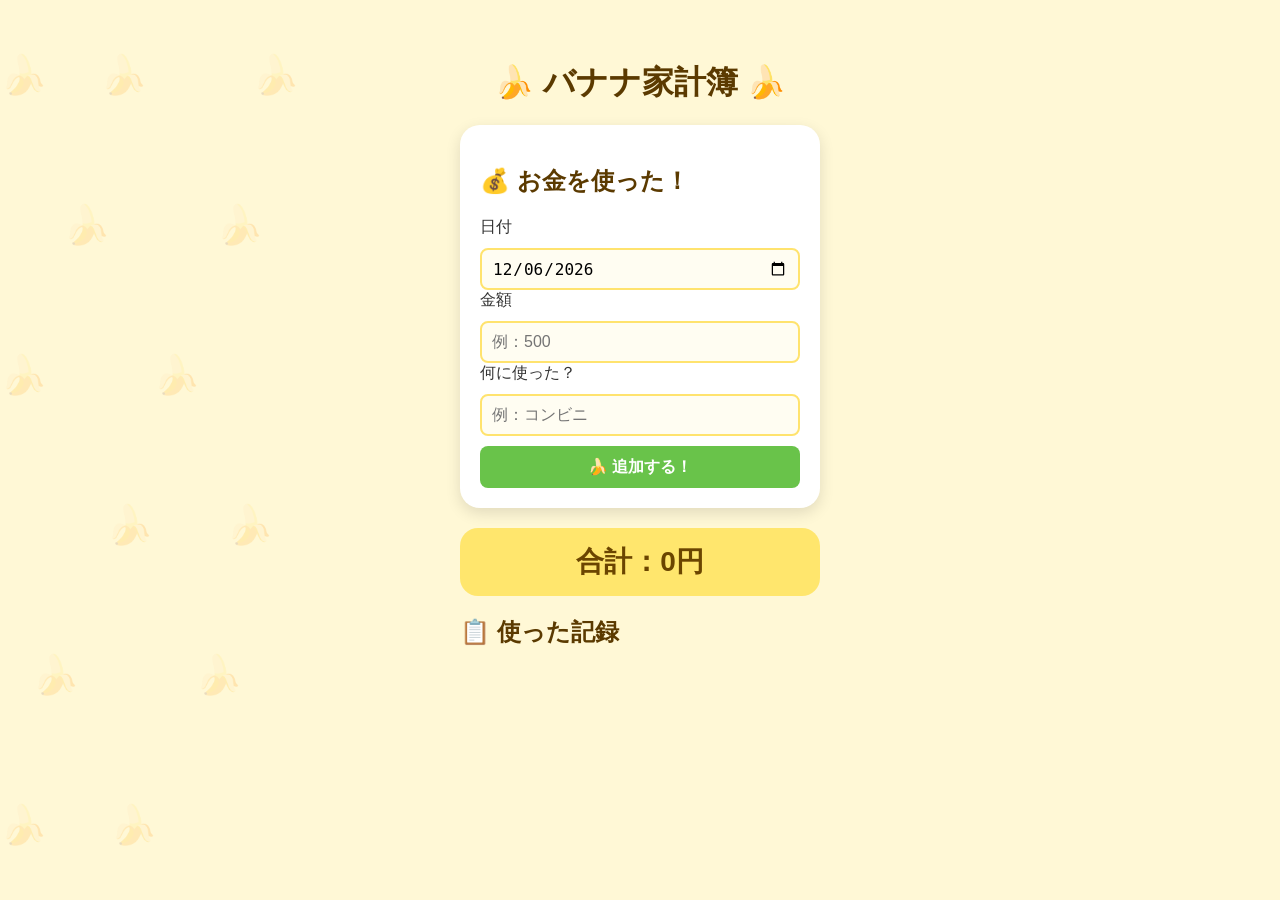
==== index.html @ b390cb29 "Update index.html" ====
<!DOCTYPE html>
<html lang="ja">
<head>
<meta charset="UTF-8">
<meta name="viewport" content="width=device-width, initial-scale=1.0">

<title>🍌 バナナ家計簿</title>

<style>

/* =========================
   全体
========================= */

* {
    box-sizing: border-box;
}

body {
    font-family: sans-serif;
    background: #fff8d6;
    margin: 0;
    color: #333;
    overflow-x: hidden;
}


/* =========================
   バナナ背景
========================= */

body::before {
    content:
        "🍌     🍌          🍌"
        "\A"
        "      🍌          🍌"
        "\A"
        "🍌          🍌"
        "\A"
        "          🍌       🍌"
        "\A"
        "   🍌           🍌"
        "\A"
        "🍌      🍌"
        "\A"
        "        🍌          🍌";

    white-space: pre;
    position: fixed;
    top: 0;
    left: 0;

    width: 100%;
    height: 100%;

    font-size: 38px;
    line-height: 150px;

    opacity: 0.18;

    pointer-events: none;
    z-index: -1;
}


/* =========================
   全体コンテナ
========================= */

.container {
    max-width: 400px;
    margin: 20px auto;
    padding: 20px;
}


/* =========================
   タイトル
========================= */

h1 {
    text-align: center;
    color: #5b3a00;
    font-size: 32px;
    margin-bottom: 20px;
}


/* =========================
   入力カード
========================= */

.card {
    background: white;
    padding: 20px;
    border-radius: 20px;
    box-shadow: 0 5px 15px rgba(0,0,0,0.12);
}


/* =========================
   入力欄
========================= */

input,
select,
button {
    width: 100%;
    height: 42px;

    padding: 10px;
    margin-top: 10px;

    box-sizing: border-box;

    font-size: 16px;

    border: 1px solid #ccc;
    border-radius: 8px;
}


/* 日付 */

input[type="date"] {
    width: 100% !important;
    min-width: 0;
    max-width: 100%;
    height: 42px;

    padding: 10px;

    box-sizing: border-box;
    display: block;
}


/* 入力欄の色 */

input,
select {
    border: 2px solid #ffe36e;
    background: #fffdf2;
}


/* =========================
   ボタン
========================= */

button {
    background: #69c34a;
    color: white;

    border: none;

    font-weight: bold;
    cursor: pointer;

    transition: 0.2s;
}

button:hover {
    background: #55ad38;
}

button:active {
    transform: scale(0.97);
}


/* =========================
   合計金額
========================= */

#total {
    text-align: center;

    font-size: 28px;
    font-weight: bold;

    color: #6b4500;

    background: #ffe66d;

    padding: 15px;

    border-radius: 18px;

    margin-top: 20px;
}


/* =========================
   記録一覧
========================= */

ul {
    list-style: none;
    padding: 0;
}

li {
    background: white;

    margin-top: 10px;
    padding: 15px;

    border-radius: 15px;

    box-shadow:
        0 3px 8px rgba(0,0,0,0.1);
}


/* 見出し */

h2 {
    color: #5b3a00;
}


/* =========================
   降ってくるバナナ
========================= */

.falling-banana {
    position: fixed;

    top: -60px;

    pointer-events: none;

    z-index: 9999;

    user-select: none;

    animation-name: bananaFall;
    animation-timing-function: linear;
    animation-fill-mode: forwards;
}


/* バナナが落ちる */

@keyframes bananaFall {

    0% {
        transform:
            translateY(0)
            rotate(0deg);
    }

    100% {
        transform:
            translateY(110vh)
            rotate(720deg);
    }
}


/* =========================
   スマホ調整
========================= */

@media (max-width: 420px) {

    .container {
        margin: 10px auto;
        padding: 15px;
    }

    h1 {
        font-size: 28px;
    }

}


/* =========================
   大成功時の演出
========================= */

.success-message {
    position: fixed;

    top: 45%;
    left: 50%;

    transform: translate(-50%, -50%);

    background: #ffe66d;

    color: #5b3a00;

    padding: 15px 25px;

    border-radius: 20px;

    font-size: 24px;
    font-weight: bold;

    z-index: 10000;

    animation: successPop 1.2s ease forwards;

    pointer-events: none;
}


@keyframes successPop {

    0% {
        opacity: 0;
        transform:
            translate(-50%, -50%)
            scale(0.5);
    }

    30% {
        opacity: 1;
        transform:
            translate(-50%, -50%)
            scale(1.2);
    }

    70% {
        opacity: 1;
        transform:
            translate(-50%, -50%)
            scale(1);
    }

    100% {
        opacity: 0;
        transform:
            translate(-50%, -50%)
            scale(1.1);
    }
}

</style>
</head>


<body>


<div class="container">

    <h1>🍌 バナナ家計簿 🍌</h1>


    <!-- 入力カード -->

    <div class="card">

        <h2>💰 お金を使った！</h2>


        <!-- 日付 -->

        <label>
            日付
        </label>

        <input
            type="date"
            id="date"
        >


        <!-- 金額 -->

        <label>
            金額
        </label>

        <input
            type="number"
            id="amount"
            placeholder="例：500"
        >


        <!-- 内容 -->

        <label>
            何に使った？
        </label>

        <input
            type="text"
            id="item"
            placeholder="例：コンビニ"
        >


        <!-- 追加 -->

        <button onclick="addExpense()">
            🍌 追加する！
        </button>

    </div>


    <!-- 合計 -->

    <div id="total">
        合計：0円
    </div>


    <!-- 記録 -->

    <h2>📋 使った記録</h2>

    <ul id="expenseList"></ul>

</div>



<script>

/* =========================
   今日の日付をセット
========================= */

const dateInput = document.getElementById("date");

const today = new Date();

const yyyy = today.getFullYear();

const mm = String(today.getMonth() + 1).padStart(2, "0");

const dd = String(today.getDate()).padStart(2, "0");

dateInput.value = `${yyyy}-${mm}-${dd}`;


/* =========================
   データ
========================= */

let expenses = [];

let total = 0;


/* =========================
   支出を追加
========================= */

function addExpense() {

    const date =
        document.getElementById("date").value;

    const amount =
        Number(document.getElementById("amount").value);

    const item =
        document.getElementById("item").value;


    /* 入力チェック */

    if (!date) {

        alert("日付を入れてね🍌");

        return;
    }


    if (!amount || amount <= 0) {

        alert("金額を入れてね🍌");

        return;
    }


    if (!item.trim()) {

        alert("何に使ったか入れてね🍌");

        return;
    }


    /* データ追加 */

    expenses.push({
        date: date,
        amount: amount,
        item: item
    });


    /* 合計 */

    total += amount;


    /* 表示更新 */

    updateDisplay();


    /* 入力欄をクリア */

    document.getElementById("amount").value = "";

    document.getElementById("item").value = "";


    /* 🍌 バナナを降らせる */

    bananaRain();


    /* メッセージ */

    showSuccess();

}


/* =========================
   表示更新
========================= */

function updateDisplay() {

    const list =
        document.getElementById("expenseList");


    list.innerHTML = "";


    /* 合計 */

    document.getElementById("total").textContent =
        "合計：" + total.toLocaleString() + "円";


    /* 記録 */

    expenses
        .slice()
        .reverse()
        .forEach(function(expense) {

            const li =
                document.createElement("li");


            li.innerHTML = `
                <strong>${expense.item}</strong><br>
                📅 ${expense.date}<br>
                💰 ${expense.amount.toLocaleString()}円
            `;


            list.appendChild(li);

        });

}


/* =========================
   🍌 バナナ大量発生
========================= */

function bananaRain() {

    const bananaCount = 25;


    for (let i = 0; i < bananaCount; i++) {

        const banana =
            document.createElement("div");


        banana.className =
            "falling-banana";


        banana.textContent = "🍌";


        /* ランダムな位置 */

        banana.style.left =
            Math.random() * 100 + "vw";


        /* ランダムな大きさ */

        banana.style.fontSize =
            (25 + Math.random() * 30) + "px";


        /* ランダムな速度 */

        banana.style.animationDuration =
            (1.5 + Math.random() * 2) + "s";


        /* 落ち始めるタイミング */

        banana.style.animationDelay =
            Math.random() * 0.5 + "s";


        document.body.appendChild(banana);


        /* 終わったら削除 */

        setTimeout(function() {

            banana.remove();

        }, 4000);

    }

}


/* =========================
   🎉 成功メッセージ
========================= */

function showSuccess() {

    const message =
        document.createElement("div");


    message.className =
        "success-message";


    message.textContent =
        "🍌 追加したよ！ 🍌";


    document.body.appendChild(message);


    setTimeout(function() {

        message.remove();

    }, 1200);

}

</script>


</body>
</html>
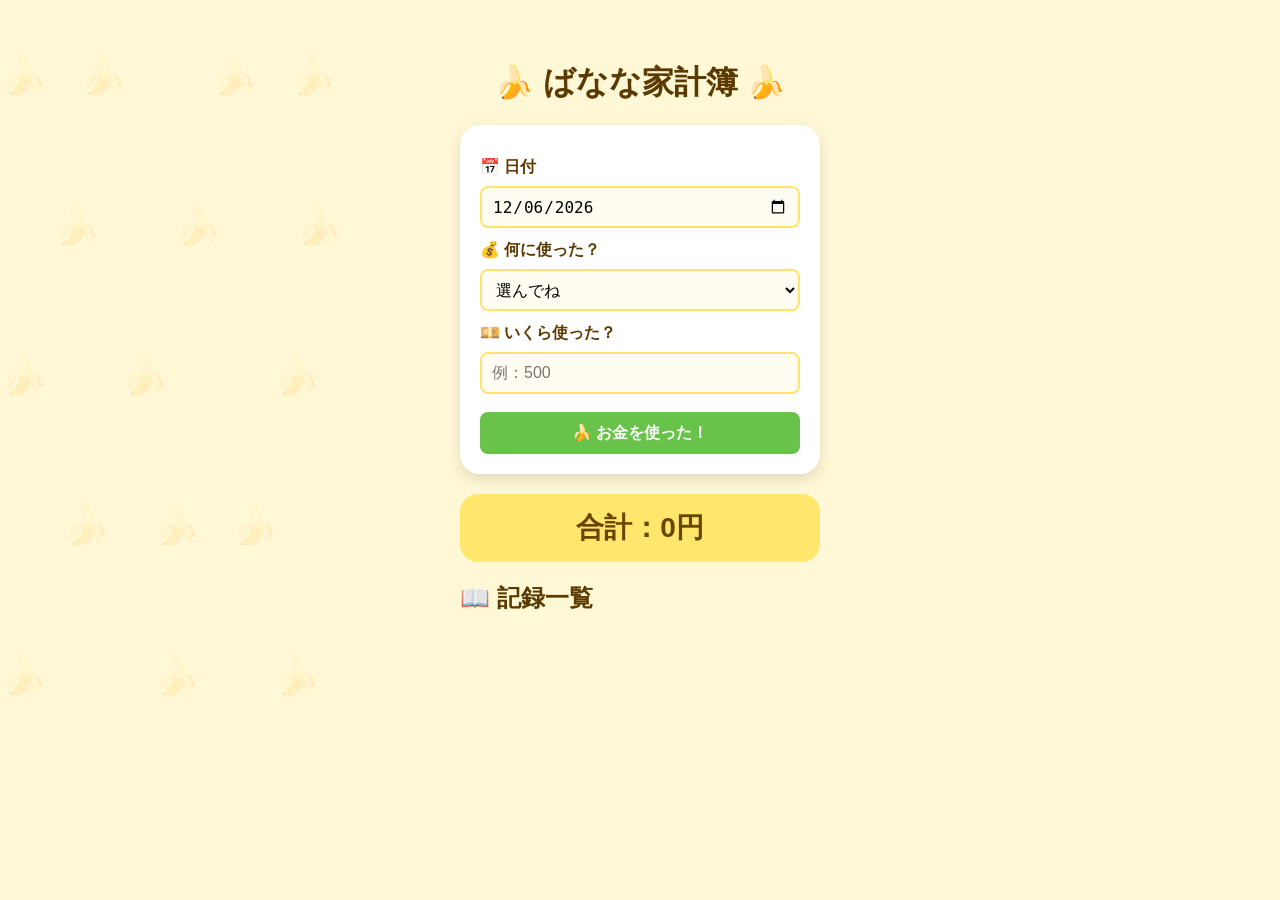
==== commit 40b90296: "Update title and improve CSS formatting" ====
--- a/index.html
+++ b/index.html
@@ -4,339 +4,200 @@
 <meta charset="UTF-8">
 <meta name="viewport" content="width=device-width, initial-scale=1.0">
 
-<title>🍌 バナナ家計簿</title>
+<title>ばなな家計簿 🍌</title>
 
 <style>
 
-/* =========================
-   全体
-========================= */
-
-* {
-    box-sizing: border-box;
-}
-
-body {
-    font-family: sans-serif;
-    background: #fff8d6;
-    margin: 0;
-    color: #333;
-    overflow-x: hidden;
-}
-
-
-/* =========================
-   バナナ背景
-========================= */
-
-body::before {
-    content:
-        "🍌     🍌          🍌"
-        "\A"
-        "      🍌          🍌"
-        "\A"
-        "🍌          🍌"
-        "\A"
-        "          🍌       🍌"
-        "\A"
-        "   🍌           🍌"
-        "\A"
-        "🍌      🍌"
-        "\A"
-        "        🍌          🍌";
-
-    white-space: pre;
-    position: fixed;
-    top: 0;
-    left: 0;
-
-    width: 100%;
-    height: 100%;
-
-    font-size: 38px;
-    line-height: 150px;
-
-    opacity: 0.18;
-
-    pointer-events: none;
-    z-index: -1;
-}
-
-
-/* =========================
-   全体コンテナ
-========================= */
-
-.container {
-    max-width: 400px;
-    margin: 20px auto;
-    padding: 20px;
-}
-
-
-/* =========================
-   タイトル
-========================= */
-
-h1 {
-    text-align: center;
-    color: #5b3a00;
-    font-size: 32px;
-    margin-bottom: 20px;
-}
-
-
-/* =========================
-   入力カード
-========================= */
-
-.card {
-    background: white;
-    padding: 20px;
-    border-radius: 20px;
-    box-shadow: 0 5px 15px rgba(0,0,0,0.12);
-}
-
-
-/* =========================
-   入力欄
-========================= */
-
+*{
+    box-sizing:border-box;
+}
+
+body{
+    font-family:sans-serif;
+    background:#fff8d6;
+    margin:0;
+    color:#333;
+    overflow-x:hidden;
+}
+
+/* 🍌 バナナ背景 */
+body::before{
+    content:"🍌   🍌        🍌   🍌\A"
+            "     🍌       🍌       🍌\A"
+            "🍌       🍌          🍌\A"
+            "      🍌    🍌   🍌\A"
+            "🍌          🍌       🍌";
+
+    white-space:pre;
+    position:fixed;
+    top:0;
+    left:0;
+    width:100%;
+    height:100%;
+    font-size:38px;
+    line-height:150px;
+    opacity:0.13;
+    pointer-events:none;
+    z-index:-1;
+}
+
+/* 全体 */
+.container{
+    max-width:400px;
+    margin:20px auto;
+    padding:20px;
+}
+
+/* タイトル */
+h1{
+    text-align:center;
+    color:#5b3a00;
+    font-size:32px;
+    margin-bottom:20px;
+}
+
+/* 入力カード */
+.card{
+    background:white;
+    padding:20px;
+    border-radius:20px;
+    box-shadow:0 5px 15px rgba(0,0,0,0.12);
+}
+
+/* ラベル */
+label{
+    display:block;
+    margin-top:12px;
+    font-weight:bold;
+    color:#5b3a00;
+}
+
+/* 入力欄・選択欄・ボタン */
 input,
 select,
-button {
-    width: 100%;
-    height: 42px;
-
-    padding: 10px;
-    margin-top: 10px;
-
-    box-sizing: border-box;
-
-    font-size: 16px;
-
-    border: 1px solid #ccc;
-    border-radius: 8px;
-}
-
+button{
+    width:100%;
+    height:42px;
+    padding:10px;
+    margin-top:8px;
+    box-sizing:border-box;
+    font-size:16px;
+    border-radius:8px;
+}
 
 /* 日付 */
-
-input[type="date"] {
-    width: 100% !important;
-    min-width: 0;
-    max-width: 100%;
-    height: 42px;
-
-    padding: 10px;
-
-    box-sizing: border-box;
-    display: block;
-}
-
-
-/* 入力欄の色 */
-
+input[type="date"]{
+    width:100%;
+    min-width:0;
+    max-width:100%;
+    height:42px;
+    box-sizing:border-box;
+    display:block;
+}
+
+/* 入力欄 */
 input,
-select {
-    border: 2px solid #ffe36e;
-    background: #fffdf2;
-}
-
+select{
+    border:2px solid #ffe36e;
+    background:#fffdf2;
+}
+
+/* 追加ボタン */
+button{
+    margin-top:18px;
+    background:#69c34a;
+    color:white;
+    border:none;
+    font-weight:bold;
+    cursor:pointer;
+}
+
+button:hover{
+    background:#55ad38;
+}
+
+/* 合計金額 */
+#total{
+    text-align:center;
+    font-size:28px;
+    font-weight:bold;
+    color:#6b4500;
+    background:#ffe66d;
+    padding:15px;
+    border-radius:18px;
+    margin-top:20px;
+}
+
+/* 記録一覧 */
+ul{
+    list-style:none;
+    padding:0;
+}
+
+li{
+    background:white;
+    margin-top:10px;
+    padding:15px;
+    border-radius:15px;
+    box-shadow:0 3px 8px rgba(0,0,0,0.1);
+}
+
+h2{
+    color:#5b3a00;
+}
 
 /* =========================
-   ボタン
-========================= */
-
-button {
-    background: #69c34a;
-    color: white;
-
-    border: none;
-
-    font-weight: bold;
-    cursor: pointer;
-
-    transition: 0.2s;
-}
-
-button:hover {
-    background: #55ad38;
-}
-
-button:active {
-    transform: scale(0.97);
-}
-
-
-/* =========================
-   合計金額
-========================= */
-
-#total {
-    text-align: center;
-
-    font-size: 28px;
-    font-weight: bold;
-
-    color: #6b4500;
-
-    background: #ffe66d;
-
-    padding: 15px;
-
-    border-radius: 18px;
-
-    margin-top: 20px;
-}
-
-
-/* =========================
-   記録一覧
-========================= */
-
-ul {
-    list-style: none;
-    padding: 0;
-}
-
-li {
-    background: white;
-
-    margin-top: 10px;
-    padding: 15px;
-
-    border-radius: 15px;
-
-    box-shadow:
-        0 3px 8px rgba(0,0,0,0.1);
-}
-
-
-/* 見出し */
-
-h2 {
-    color: #5b3a00;
-}
-
-
-/* =========================
-   降ってくるバナナ
-========================= */
-
-.falling-banana {
-    position: fixed;
-
-    top: -60px;
-
-    pointer-events: none;
-
-    z-index: 9999;
-
-    user-select: none;
-
-    animation-name: bananaFall;
-    animation-timing-function: linear;
-    animation-fill-mode: forwards;
-}
-
-
-/* バナナが落ちる */
-
-@keyframes bananaFall {
-
-    0% {
-        transform:
-            translateY(0)
-            rotate(0deg);
-    }
-
-    100% {
-        transform:
-            translateY(110vh)
-            rotate(720deg);
-    }
-}
-
-
-/* =========================
-   スマホ調整
-========================= */
-
-@media (max-width: 420px) {
-
-    .container {
-        margin: 10px auto;
-        padding: 15px;
-    }
-
-    h1 {
-        font-size: 28px;
-    }
-
-}
-
-
-/* =========================
-   大成功時の演出
-========================= */
-
-.success-message {
-    position: fixed;
-
-    top: 45%;
-    left: 50%;
-
-    transform: translate(-50%, -50%);
-
-    background: #ffe66d;
-
-    color: #5b3a00;
-
-    padding: 15px 25px;
-
-    border-radius: 20px;
-
-    font-size: 24px;
-    font-weight: bold;
-
-    z-index: 10000;
-
-    animation: successPop 1.2s ease forwards;
-
-    pointer-events: none;
-}
-
-
-@keyframes successPop {
-
-    0% {
-        opacity: 0;
-        transform:
-            translate(-50%, -50%)
-            scale(0.5);
-    }
-
-    30% {
-        opacity: 1;
-        transform:
-            translate(-50%, -50%)
-            scale(1.2);
-    }
-
-    70% {
-        opacity: 1;
-        transform:
-            translate(-50%, -50%)
-            scale(1);
-    }
-
-    100% {
-        opacity: 0;
-        transform:
-            translate(-50%, -50%)
-            scale(1.1);
-    }
+   🍌 降ってくるバナナ
+   ========================= */
+
+.falling-banana{
+    position:fixed;
+    top:-70px;
+    z-index:9999;
+    pointer-events:none;
+    font-size:38px;
+
+    animation-name:bananaFall;
+    animation-timing-function:linear;
+    animation-fill-mode:forwards;
+}
+
+@keyframes bananaFall{
+
+    0%{
+        transform:translateY(0) rotate(0deg);
+        opacity:1;
+    }
+
+    50%{
+        transform:translateY(50vh) rotate(180deg);
+    }
+
+    100%{
+        transform:translateY(110vh) rotate(360deg);
+        opacity:0;
+    }
+}
+
+/* 合計金額の演出 */
+.success{
+    animation:successPop 0.35s ease;
+}
+
+@keyframes successPop{
+
+    0%{
+        transform:scale(1);
+    }
+
+    50%{
+        transform:scale(1.05);
+    }
+
+    100%{
+        transform:scale(1);
+    }
+
 }
 
 </style>
@@ -345,328 +206,264 @@
 
 <body>
 
-
 <div class="container">
 
-    <h1>🍌 バナナ家計簿 🍌</h1>
-
-
-    <!-- 入力カード -->
+    <h1>🍌 ばなな家計簿 🍌</h1>
+
 
     <div class="card">
 
-        <h2>💰 お金を使った！</h2>
-
-
-        <!-- 日付 -->
-
-        <label>
-            日付
-        </label>
-
-        <input
-            type="date"
-            id="date"
-        >
-
-
-        <!-- 金額 -->
-
-        <label>
-            金額
-        </label>
+        <label>📅 日付</label>
+        <input type="date" id="date">
+
+
+        <label>💰 何に使った？</label>
+
+        <select id="item">
+
+            <option value="">選んでね</option>
+
+            <option value="🍙 ごはん">
+                🍙 ごはん
+            </option>
+
+            <option value="🍬 お菓子">
+                🍬 お菓子
+            </option>
+
+            <option value="🥤 飲み物">
+                🥤 飲み物
+            </option>
+
+            <option value="🎮 ゲーム">
+                🎮 ゲーム
+            </option>
+
+            <option value="🛍️ 買い物">
+                🛍️ 買い物
+            </option>
+
+            <option value="🚃 交通費">
+                🚃 交通費
+            </option>
+
+            <option value="🎬 遊び">
+                🎬 遊び
+            </option>
+
+            <option value="📱 サブスク">
+                📱 サブスク
+            </option>
+
+            <option value="🍌 その他">
+                🍌 その他
+            </option>
+
+        </select>
+
+
+        <label>💴 いくら使った？</label>
 
         <input
             type="number"
-            id="amount"
+            id="price"
             placeholder="例：500"
         >
 
 
-        <!-- 内容 -->
-
-        <label>
-            何に使った？
-        </label>
-
-        <input
-            type="text"
-            id="item"
-            placeholder="例：コンビニ"
-        >
-
-
-        <!-- 追加 -->
-
-        <button onclick="addExpense()">
-            🍌 追加する！
+        <button onclick="addRecord()">
+            🍌 お金を使った！
         </button>
 
     </div>
 
-
-    <!-- 合計 -->
 
     <div id="total">
         合計：0円
     </div>
 
 
-    <!-- 記録 -->
-
-    <h2>📋 使った記録</h2>
-
-    <ul id="expenseList"></ul>
+    <h2>📖 記録一覧</h2>
+
+    <ul id="recordList"></ul>
 
 </div>
 
 
-
 <script>
 
 /* =========================
-   今日の日付をセット
-========================= */
-
-const dateInput = document.getElementById("date");
-
-const today = new Date();
-
-const yyyy = today.getFullYear();
-
-const mm = String(today.getMonth() + 1).padStart(2, "0");
-
-const dd = String(today.getDate()).padStart(2, "0");
-
-dateInput.value = `${yyyy}-${mm}-${dd}`;
+   家計簿
+   ========================= */
+
+let total = 0;
+
+
+/* 今日の日付を自動入力 */
+
+document.getElementById("date").value =
+    new Date().toISOString().split("T")[0];
 
 
 /* =========================
-   データ
-========================= */
-
-let expenses = [];
-
-let total = 0;
+   🍌 バナナを降らせる
+   ========================= */
+
+function bananaRain(){
+
+    for(let i = 0; i < 15; i++){
+
+        const banana =
+            document.createElement("div");
+
+        banana.className =
+            "falling-banana";
+
+        banana.textContent =
+            "🍌";
+
+
+        /* 横位置ランダム */
+
+        banana.style.left =
+            Math.random() * 100 + "vw";
+
+
+        /* 大きさランダム */
+
+        banana.style.fontSize =
+            (25 + Math.random() * 30) + "px";
+
+
+        /* 落ちる速度ランダム */
+
+        banana.style.animationDuration =
+            (1.5 + Math.random() * 2) + "s";
+
+
+        /* 落ち始める時間を少しずらす */
+
+        banana.style.animationDelay =
+            (Math.random() * 0.8) + "s";
+
+
+        document.body.appendChild(banana);
+
+
+        /* 落ち終わったら削除 */
+
+        setTimeout(() => {
+
+            banana.remove();
+
+        }, 4000);
+
+    }
+
+}
 
 
 /* =========================
-   支出を追加
-========================= */
-
-function addExpense() {
+   💰 お金を追加
+   ========================= */
+
+function addRecord(){
 
     const date =
         document.getElementById("date").value;
 
-    const amount =
-        Number(document.getElementById("amount").value);
-
     const item =
         document.getElementById("item").value;
 
+    const price =
+        Number(
+            document.getElementById("price").value
+        );
+
 
     /* 入力チェック */
 
-    if (!date) {
-
-        alert("日付を入れてね🍌");
+    if(!date){
+
+        alert("日付を選んでね🍌");
 
         return;
     }
 
 
-    if (!amount || amount <= 0) {
-
-        alert("金額を入れてね🍌");
+    if(!item){
+
+        alert("何に使ったか選んでね🍌");
 
         return;
     }
 
 
-    if (!item.trim()) {
-
-        alert("何に使ったか入れてね🍌");
+    if(!price || price <= 0){
+
+        alert("金額を入力してね🍌");
 
         return;
     }
 
 
-    /* データ追加 */
-
-    expenses.push({
-        date: date,
-        amount: amount,
-        item: item
-    });
-
-
-    /* 合計 */
-
-    total += amount;
-
-
-    /* 表示更新 */
-
-    updateDisplay();
-
-
-    /* 入力欄をクリア */
-
-    document.getElementById("amount").value = "";
+    /* 合計金額 */
+
+    total += price;
+
+
+    document.getElementById("total").textContent =
+        "合計：" +
+        total.toLocaleString() +
+        "円";
+
+
+    /* 記録 */
+
+    const li =
+        document.createElement("li");
+
+
+    li.innerHTML =
+        "📅 " + date + "<br>" +
+        "💰 " + item + "<br>" +
+        "💴 " + price.toLocaleString() + "円";
+
+
+    document
+        .getElementById("recordList")
+        .appendChild(li);
+
+
+    /* 🍌 バナナ発生！！ */
+
+    bananaRain();
+
+
+    /* 合計をポンッ */
+
+    const totalBox =
+        document.getElementById("total");
+
+    totalBox.classList.remove("success");
+
+    void totalBox.offsetWidth;
+
+    totalBox.classList.add("success");
+
+
+    /* 金額を空にする */
+
+    document.getElementById("price").value = "";
+
+
+    /* 選択を最初に戻す */
 
     document.getElementById("item").value = "";
 
-
-    /* 🍌 バナナを降らせる */
-
-    bananaRain();
-
-
-    /* メッセージ */
-
-    showSuccess();
-
-}
-
-
-/* =========================
-   表示更新
-========================= */
-
-function updateDisplay() {
-
-    const list =
-        document.getElementById("expenseList");
-
-
-    list.innerHTML = "";
-
-
-    /* 合計 */
-
-    document.getElementById("total").textContent =
-        "合計：" + total.toLocaleString() + "円";
-
-
-    /* 記録 */
-
-    expenses
-        .slice()
-        .reverse()
-        .forEach(function(expense) {
-
-            const li =
-                document.createElement("li");
-
-
-            li.innerHTML = `
-                <strong>${expense.item}</strong><br>
-                📅 ${expense.date}<br>
-                💰 ${expense.amount.toLocaleString()}円
-            `;
-
-
-            list.appendChild(li);
-
-        });
-
-}
-
-
-/* =========================
-   🍌 バナナ大量発生
-========================= */
-
-function bananaRain() {
-
-    const bananaCount = 25;
-
-
-    for (let i = 0; i < bananaCount; i++) {
-
-        const banana =
-            document.createElement("div");
-
-
-        banana.className =
-            "falling-banana";
-
-
-        banana.textContent = "🍌";
-
-
-        /* ランダムな位置 */
-
-        banana.style.left =
-            Math.random() * 100 + "vw";
-
-
-        /* ランダムな大きさ */
-
-        banana.style.fontSize =
-            (25 + Math.random() * 30) + "px";
-
-
-        /* ランダムな速度 */
-
-        banana.style.animationDuration =
-            (1.5 + Math.random() * 2) + "s";
-
-
-        /* 落ち始めるタイミング */
-
-        banana.style.animationDelay =
-            Math.random() * 0.5 + "s";
-
-
-        document.body.appendChild(banana);
-
-
-        /* 終わったら削除 */
-
-        setTimeout(function() {
-
-            banana.remove();
-
-        }, 4000);
-
-    }
-
-}
-
-
-/* =========================
-   🎉 成功メッセージ
-========================= */
-
-function showSuccess() {
-
-    const message =
-        document.createElement("div");
-
-
-    message.className =
-        "success-message";
-
-
-    message.textContent =
-        "🍌 追加したよ！ 🍌";
-
-
-    document.body.appendChild(message);
-
-
-    setTimeout(function() {
-
-        message.remove();
-
-    }, 1200);
-
 }
 
 </script>
-
 
 </body>
 </html>
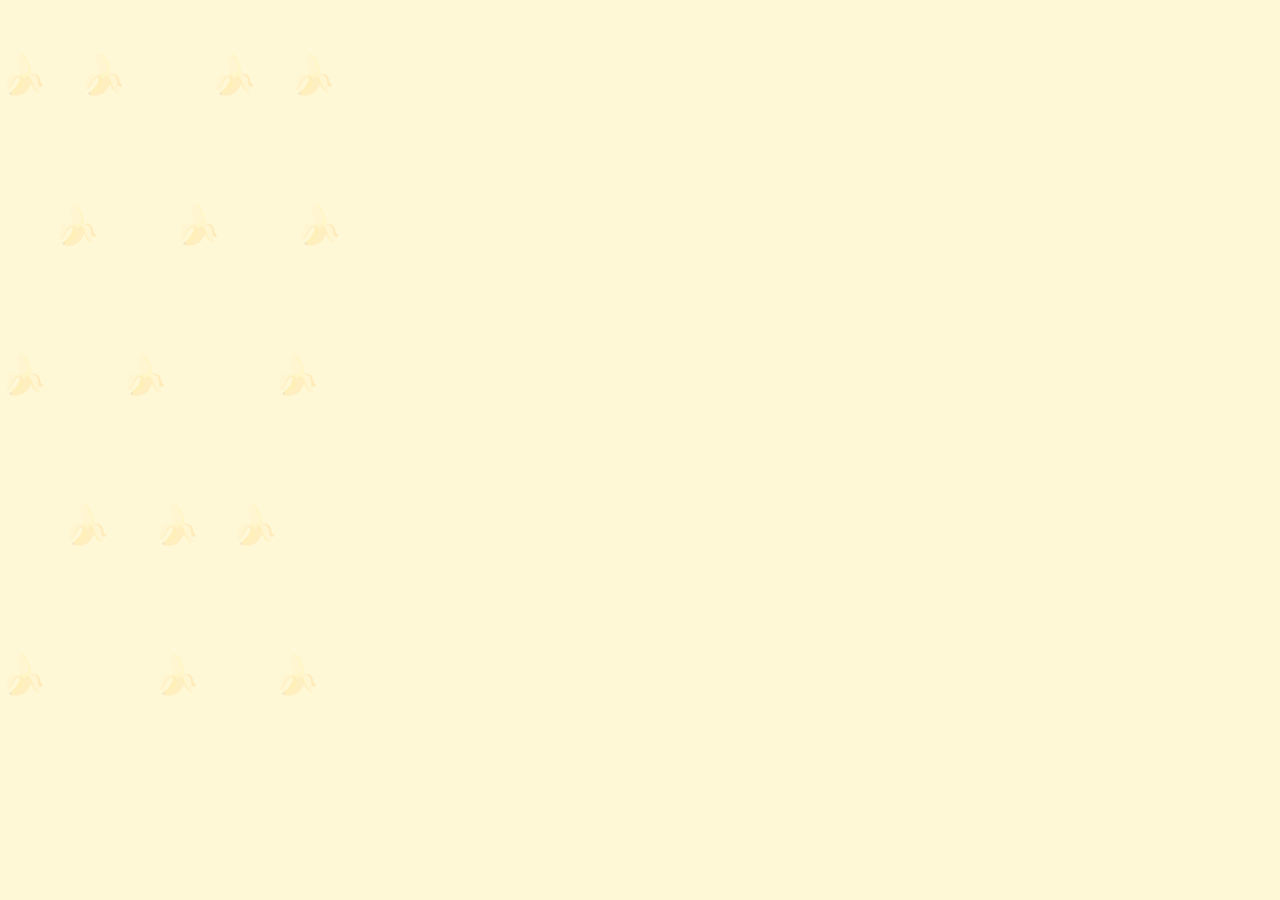
==== commit a3799296: "Update index.html" ====
--- a/index.html
+++ b/index.html
@@ -4,7 +4,7 @@
 <meta charset="UTF-8">
 <meta name="viewport" content="width=device-width, initial-scale=1.0">
 
-<title>ばなな家計簿 🍌</title>
+<title>Banana money record 🍌</title>
 
 <style>
 
@@ -145,325 +145,3 @@
 h2{
     color:#5b3a00;
 }
-
-/* =========================
-   🍌 降ってくるバナナ
-   ========================= */
-
-.falling-banana{
-    position:fixed;
-    top:-70px;
-    z-index:9999;
-    pointer-events:none;
-    font-size:38px;
-
-    animation-name:bananaFall;
-    animation-timing-function:linear;
-    animation-fill-mode:forwards;
-}
-
-@keyframes bananaFall{
-
-    0%{
-        transform:translateY(0) rotate(0deg);
-        opacity:1;
-    }
-
-    50%{
-        transform:translateY(50vh) rotate(180deg);
-    }
-
-    100%{
-        transform:translateY(110vh) rotate(360deg);
-        opacity:0;
-    }
-}
-
-/* 合計金額の演出 */
-.success{
-    animation:successPop 0.35s ease;
-}
-
-@keyframes successPop{
-
-    0%{
-        transform:scale(1);
-    }
-
-    50%{
-        transform:scale(1.05);
-    }
-
-    100%{
-        transform:scale(1);
-    }
-
-}
-
-</style>
-</head>
-
-
-<body>
-
-<div class="container">
-
-    <h1>🍌 ばなな家計簿 🍌</h1>
-
-
-    <div class="card">
-
-        <label>📅 日付</label>
-        <input type="date" id="date">
-
-
-        <label>💰 何に使った？</label>
-
-        <select id="item">
-
-            <option value="">選んでね</option>
-
-            <option value="🍙 ごはん">
-                🍙 ごはん
-            </option>
-
-            <option value="🍬 お菓子">
-                🍬 お菓子
-            </option>
-
-            <option value="🥤 飲み物">
-                🥤 飲み物
-            </option>
-
-            <option value="🎮 ゲーム">
-                🎮 ゲーム
-            </option>
-
-            <option value="🛍️ 買い物">
-                🛍️ 買い物
-            </option>
-
-            <option value="🚃 交通費">
-                🚃 交通費
-            </option>
-
-            <option value="🎬 遊び">
-                🎬 遊び
-            </option>
-
-            <option value="📱 サブスク">
-                📱 サブスク
-            </option>
-
-            <option value="🍌 その他">
-                🍌 その他
-            </option>
-
-        </select>
-
-
-        <label>💴 いくら使った？</label>
-
-        <input
-            type="number"
-            id="price"
-            placeholder="例：500"
-        >
-
-
-        <button onclick="addRecord()">
-            🍌 お金を使った！
-        </button>
-
-    </div>
-
-
-    <div id="total">
-        合計：0円
-    </div>
-
-
-    <h2>📖 記録一覧</h2>
-
-    <ul id="recordList"></ul>
-
-</div>
-
-
-<script>
-
-/* =========================
-   家計簿
-   ========================= */
-
-let total = 0;
-
-
-/* 今日の日付を自動入力 */
-
-document.getElementById("date").value =
-    new Date().toISOString().split("T")[0];
-
-
-/* =========================
-   🍌 バナナを降らせる
-   ========================= */
-
-function bananaRain(){
-
-    for(let i = 0; i < 15; i++){
-
-        const banana =
-            document.createElement("div");
-
-        banana.className =
-            "falling-banana";
-
-        banana.textContent =
-            "🍌";
-
-
-        /* 横位置ランダム */
-
-        banana.style.left =
-            Math.random() * 100 + "vw";
-
-
-        /* 大きさランダム */
-
-        banana.style.fontSize =
-            (25 + Math.random() * 30) + "px";
-
-
-        /* 落ちる速度ランダム */
-
-        banana.style.animationDuration =
-            (1.5 + Math.random() * 2) + "s";
-
-
-        /* 落ち始める時間を少しずらす */
-
-        banana.style.animationDelay =
-            (Math.random() * 0.8) + "s";
-
-
-        document.body.appendChild(banana);
-
-
-        /* 落ち終わったら削除 */
-
-        setTimeout(() => {
-
-            banana.remove();
-
-        }, 4000);
-
-    }
-
-}
-
-
-/* =========================
-   💰 お金を追加
-   ========================= */
-
-function addRecord(){
-
-    const date =
-        document.getElementById("date").value;
-
-    const item =
-        document.getElementById("item").value;
-
-    const price =
-        Number(
-            document.getElementById("price").value
-        );
-
-
-    /* 入力チェック */
-
-    if(!date){
-
-        alert("日付を選んでね🍌");
-
-        return;
-    }
-
-
-    if(!item){
-
-        alert("何に使ったか選んでね🍌");
-
-        return;
-    }
-
-
-    if(!price || price <= 0){
-
-        alert("金額を入力してね🍌");
-
-        return;
-    }
-
-
-    /* 合計金額 */
-
-    total += price;
-
-
-    document.getElementById("total").textContent =
-        "合計：" +
-        total.toLocaleString() +
-        "円";
-
-
-    /* 記録 */
-
-    const li =
-        document.createElement("li");
-
-
-    li.innerHTML =
-        "📅 " + date + "<br>" +
-        "💰 " + item + "<br>" +
-        "💴 " + price.toLocaleString() + "円";
-
-
-    document
-        .getElementById("recordList")
-        .appendChild(li);
-
-
-    /* 🍌 バナナ発生！！ */
-
-    bananaRain();
-
-
-    /* 合計をポンッ */
-
-    const totalBox =
-        document.getElementById("total");
-
-    totalBox.classList.remove("success");
-
-    void totalBox.offsetWidth;
-
-    totalBox.classList.add("success");
-
-
-    /* 金額を空にする */
-
-    document.getElementById("price").value = "";
-
-
-    /* 選択を最初に戻す */
-
-    document.getElementById("item").value = "";
-
-}
-
-</script>
-
-</body>
-</html>
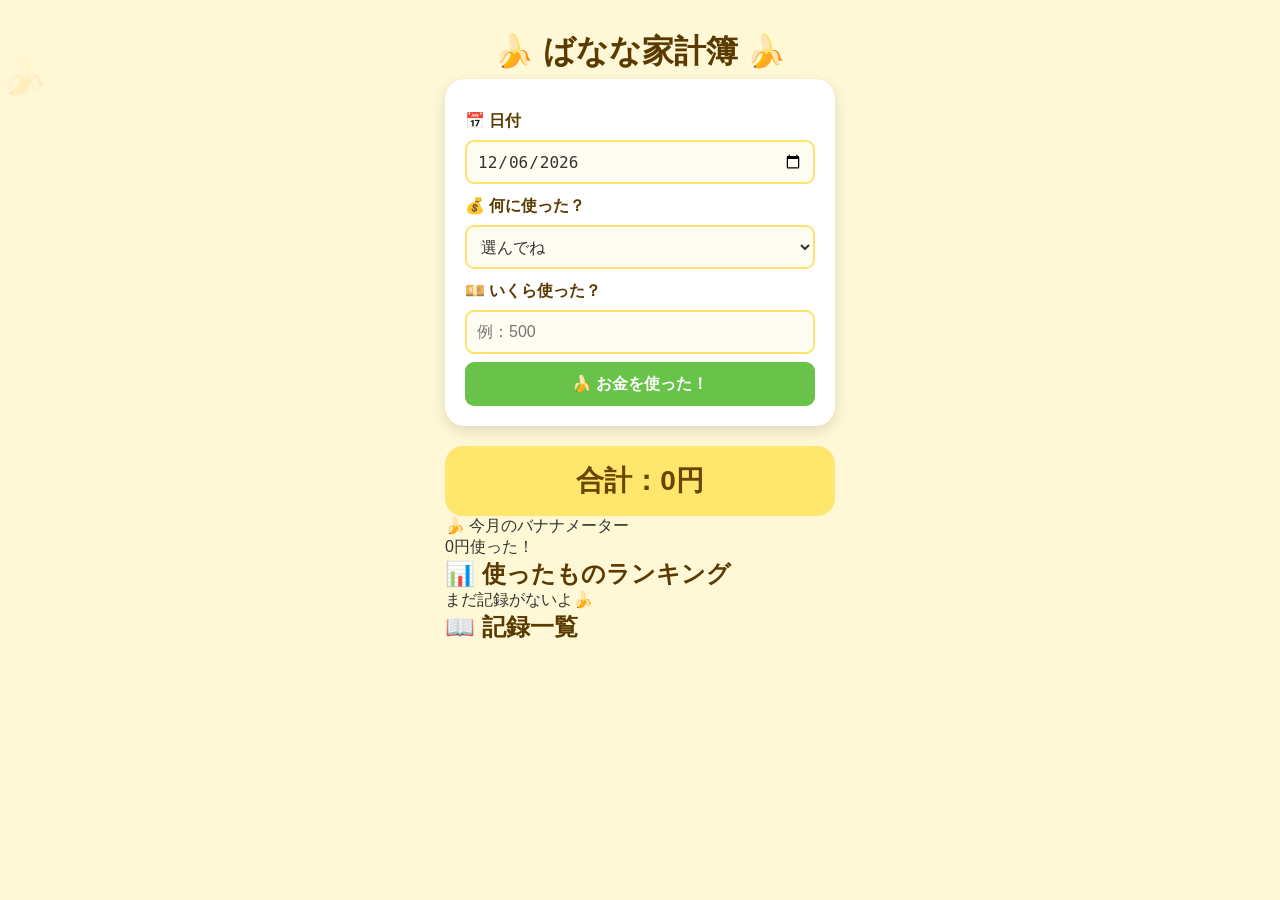
==== commit 8be417ea: "Update index.html" ====
--- a/index.html
+++ b/index.html
@@ -4,144 +4,94 @@
 <meta charset="UTF-8">
 <meta name="viewport" content="width=device-width, initial-scale=1.0">
 
-<title>Banana money record 🍌</title>
+<title>ばなな家計簿 🍌</title>
 
-<style>
+<link rel="stylesheet" href="style.css">
+</head>
 
-*{
-    box-sizing:border-box;
-}
+<body>
 
-body{
-    font-family:sans-serif;
-    background:#fff8d6;
-    margin:0;
-    color:#333;
-    overflow-x:hidden;
-}
+<!-- 🍌 背景 -->
+<div class="banana-bg">🍌</div>
 
-/* 🍌 バナナ背景 */
-body::before{
-    content:"🍌   🍌        🍌   🍌\A"
-            "     🍌       🍌       🍌\A"
-            "🍌       🍌          🍌\A"
-            "      🍌    🍌   🍌\A"
-            "🍌          🍌       🍌";
+<div class="container">
 
-    white-space:pre;
-    position:fixed;
-    top:0;
-    left:0;
-    width:100%;
-    height:100%;
-    font-size:38px;
-    line-height:150px;
-    opacity:0.13;
-    pointer-events:none;
-    z-index:-1;
-}
+    <h1>🍌 ばなな家計簿 🍌</h1>
 
-/* 全体 */
-.container{
-    max-width:400px;
-    margin:20px auto;
-    padding:20px;
-}
+    <!-- 入力カード -->
+    <div class="card">
 
-/* タイトル */
-h1{
-    text-align:center;
-    color:#5b3a00;
-    font-size:32px;
-    margin-bottom:20px;
-}
+        <label>📅 日付</label>
+        <input type="date" id="date">
 
-/* 入力カード */
-.card{
-    background:white;
-    padding:20px;
-    border-radius:20px;
-    box-shadow:0 5px 15px rgba(0,0,0,0.12);
-}
+        <label>💰 何に使った？</label>
+        <select id="item">
+            <option value="">選んでね</option>
+            <option value="🍙 ごはん">🍙 ごはん</option>
+            <option value="🍬 お菓子">🍬 お菓子</option>
+            <option value="🥤 飲み物">🥤 飲み物</option>
+            <option value="🎮 ゲーム">🎮 ゲーム</option>
+            <option value="🛍️ 買い物">🛍️ 買い物</option>
+            <option value="🚃 交通費">🚃 交通費</option>
+            <option value="🎬 遊び">🎬 遊び</option>
+            <option value="📱 サブスク">📱 サブスク</option>
+            <option value="🍌 その他">🍌 その他</option>
+        </select>
 
-/* ラベル */
-label{
-    display:block;
-    margin-top:12px;
-    font-weight:bold;
-    color:#5b3a00;
-}
+        <label>💴 いくら使った？</label>
+        <input
+            type="number"
+            id="price"
+            placeholder="例：500"
+            min="1"
+        >
 
-/* 入力欄・選択欄・ボタン */
-input,
-select,
-button{
-    width:100%;
-    height:42px;
-    padding:10px;
-    margin-top:8px;
-    box-sizing:border-box;
-    font-size:16px;
-    border-radius:8px;
-}
+        <button id="addButton">
+            🍌 お金を使った！
+        </button>
 
-/* 日付 */
-input[type="date"]{
-    width:100%;
-    min-width:0;
-    max-width:100%;
-    height:42px;
-    box-sizing:border-box;
-    display:block;
-}
+    </div>
 
-/* 入力欄 */
-input,
-select{
-    border:2px solid #ffe36e;
-    background:#fffdf2;
-}
+    <!-- 合計 -->
+    <div id="total">
+        合計：0円
+    </div>
 
-/* 追加ボタン */
-button{
-    margin-top:18px;
-    background:#69c34a;
-    color:white;
-    border:none;
-    font-weight:bold;
-    cursor:pointer;
-}
+    <!-- 🍌 バナナゲージ -->
+    <div class="banana-meter">
+        <div class="meter-title">🍌 今月のバナナメーター</div>
 
-button:hover{
-    background:#55ad38;
-}
+        <div class="meter-bar">
+            <div id="meterFill"></div>
+        </div>
 
-/* 合計金額 */
-#total{
-    text-align:center;
-    font-size:28px;
-    font-weight:bold;
-    color:#6b4500;
-    background:#ffe66d;
-    padding:15px;
-    border-radius:18px;
-    margin-top:20px;
-}
+        <div id="meterText">
+            0円使った！
+        </div>
+    </div>
 
-/* 記録一覧 */
-ul{
-    list-style:none;
-    padding:0;
-}
+    <!-- カテゴリー -->
+    <div class="summary-card">
 
-li{
-    background:white;
-    margin-top:10px;
-    padding:15px;
-    border-radius:15px;
-    box-shadow:0 3px 8px rgba(0,0,0,0.1);
-}
+        <h2>📊 使ったものランキング</h2>
 
-h2{
-    color:#5b3a00;
-}
+        <div id="categoryList">
+            まだ記録がないよ🍌
+        </div>
+
+    </div>
+
+    <!-- 記録一覧 -->
+    <h2>📖 記録一覧</h2>
+
+    <ul id="recordList"></ul>
+
+</div>
+
+<!-- 🎰 演出 -->
+<div id="effect"></div>
+
+<script src="script.js"></script>
+
+</body>
+</html>
--- a/style.css
+++ b/style.css
@@ -0,0 +1,690 @@
+*{
+    box-sizing:border-box;
+}
+
+
+body{
+    margin:0;
+    font-family:sans-serif;
+    background:#fff8d6;
+    color:#333;
+    overflow-x:hidden;
+}
+
+
+/* =========================
+   🍌 背景
+   ========================= */
+
+.banana-bg{
+    position:fixed;
+    inset:0;
+
+    z-index:-1;
+
+    font-size:38px;
+    line-height:150px;
+
+    opacity:0.12;
+
+    white-space:pre;
+
+    pointer-events:none;
+
+    user-select:none;
+}
+
+
+/* =========================
+   全体
+   ========================= */
+
+.container{
+    width:100%;
+    max-width:430px;
+
+    margin:0 auto;
+
+    padding:20px;
+}
+
+
+/* =========================
+   タイトル
+   ========================= */
+
+h1{
+    text-align:center;
+
+    color:#5b3a00;
+
+    font-size:32px;
+
+    margin:10px 0 5px;
+}
+
+
+.subtitle{
+    text-align:center;
+
+    color:#806c35;
+
+    margin-bottom:20px;
+}
+
+
+/* =========================
+   入力カード
+   ========================= */
+
+.card{
+    background:white;
+
+    padding:20px;
+
+    border-radius:20px;
+
+    box-shadow:
+        0 5px 15px rgba(0,0,0,0.12);
+}
+
+
+/* =========================
+   ラベル
+   ========================= */
+
+label{
+    display:block;
+
+    margin-top:12px;
+
+    font-weight:bold;
+
+    color:#5b3a00;
+}
+
+
+/* =========================
+   入力
+   ========================= */
+
+input,
+select,
+button{
+    width:100%;
+
+    height:44px;
+
+    padding:10px;
+
+    margin-top:8px;
+
+    font-size:16px;
+
+    border-radius:9px;
+
+    box-sizing:border-box;
+}
+
+
+/* 入力欄 */
+
+input,
+select{
+
+    border:2px solid #ffe36e;
+
+    background:#fffdf2;
+
+    color:#333;
+
+}
+
+
+/* 日付 */
+
+input[type="date"]{
+
+    width:100%;
+
+    min-width:0;
+
+    max-width:100%;
+
+    height:44px;
+
+    display:block;
+
+}
+
+
+/* =========================
+   追加ボタン
+   ========================= */
+
+button{
+
+    border:none;
+
+    cursor:pointer;
+
+    font-weight:bold;
+
+    color:white;
+
+    background:#69c34a;
+
+    transition:
+        transform 0.1s,
+        background 0.2s;
+}
+
+
+button:hover{
+
+    background:#55ad38;
+
+}
+
+
+button:active{
+
+    transform:scale(0.96);
+
+}
+
+
+/* =========================
+   合計
+   ========================= */
+
+#total{
+
+    margin-top:20px;
+
+    padding:16px;
+
+    border-radius:18px;
+
+    text-align:center;
+
+    font-size:28px;
+
+    font-weight:bold;
+
+    color:#6b4500;
+
+    background:#ffe66d;
+
+}
+
+
+/* 合計のポンッ */
+
+.total-pop{
+
+    animation:totalPop 0.5s ease;
+
+}
+
+
+@keyframes totalPop{
+
+    0%{
+        transform:scale(1);
+    }
+
+    50%{
+        transform:scale(1.12);
+    }
+
+    100%{
+        transform:scale(1);
+    }
+
+}
+
+
+/* =========================
+   コンボ
+   ========================= */
+
+#combo{
+
+    margin-top:12px;
+
+    text-align:center;
+
+    font-size:20px;
+
+    font-weight:bold;
+
+    color:#ff6b00;
+
+}
+
+
+/* =========================
+   記録数
+   ========================= */
+
+#count{
+
+    margin-top:8px;
+
+    text-align:center;
+
+    color:#806c35;
+
+}
+
+
+/* =========================
+   見出し
+   ========================= */
+
+.list-header{
+
+    display:flex;
+
+    align-items:center;
+
+    justify-content:space-between;
+
+    margin-top:25px;
+}
+
+
+h2{
+
+    color:#5b3a00;
+
+    margin:0;
+
+}
+
+
+/* =========================
+   全部削除
+   ========================= */
+
+.delete-all{
+
+    width:auto;
+
+    height:auto;
+
+    padding:8px 12px;
+
+    margin:0;
+
+    font-size:13px;
+
+    background:#e85d5d;
+
+}
+
+
+.delete-all:hover{
+
+    background:#d64545;
+
+}
+
+
+/* =========================
+   記録一覧
+   ========================= */
+
+ul{
+
+    list-style:none;
+
+    padding:0;
+
+    margin:10px 0 0;
+
+}
+
+
+li{
+
+    position:relative;
+
+    background:white;
+
+    margin-top:10px;
+
+    padding:15px;
+
+    padding-right:65px;
+
+    border-radius:15px;
+
+    box-shadow:
+        0 3px 8px rgba(0,0,0,0.1);
+
+    animation:recordAppear 0.35s ease;
+
+}
+
+
+@keyframes recordAppear{
+
+    from{
+
+        opacity:0;
+
+        transform:
+            translateY(15px)
+            scale(0.95);
+
+    }
+
+    to{
+
+        opacity:1;
+
+        transform:
+            translateY(0)
+            scale(1);
+
+    }
+
+}
+
+
+.record-date{
+
+    color:#777;
+
+    font-size:14px;
+
+}
+
+
+.record-item{
+
+    font-size:18px;
+
+    font-weight:bold;
+
+    margin-top:5px;
+
+}
+
+
+.record-price{
+
+    color:#e35d00;
+
+    font-size:20px;
+
+    font-weight:bold;
+
+    margin-top:5px;
+
+}
+
+
+/* =========================
+   1件削除
+   ========================= */
+
+.delete-button{
+
+    position:absolute;
+
+    right:10px;
+
+    top:50%;
+
+    transform:translateY(-50%);
+
+    width:42px;
+
+    height:42px;
+
+    margin:0;
+
+    padding:0;
+
+    border-radius:50%;
+
+    background:#ff7777;
+
+    font-size:18px;
+
+}
+
+
+.delete-button:hover{
+
+    background:#e44e4e;
+
+}
+
+
+/* =========================
+   空っぽ
+   ========================= */
+
+.empty{
+
+    text-align:center;
+
+    padding:30px 10px;
+
+    color:#907c45;
+
+    line-height:1.8;
+
+}
+
+
+/* =========================
+   🍌 落下バナナ
+   ========================= */
+
+.falling-banana{
+
+    position:fixed;
+
+    top:-80px;
+
+    z-index:9999;
+
+    pointer-events:none;
+
+    font-size:40px;
+
+    animation:
+        bananaFall
+        linear
+        forwards;
+
+}
+
+
+@keyframes bananaFall{
+
+    0%{
+
+        transform:
+            translateY(0)
+            rotate(0deg);
+
+        opacity:1;
+
+    }
+
+    100%{
+
+        transform:
+            translateY(115vh)
+            rotate(720deg);
+
+        opacity:0;
+
+    }
+
+}
+
+
+/* =========================
+   🌈 記録成功演出
+   ========================= */
+
+.celebration{
+
+    position:fixed;
+
+    inset:0;
+
+    display:flex;
+
+    align-items:center;
+
+    justify-content:center;
+
+    pointer-events:none;
+
+    opacity:0;
+
+    z-index:10000;
+
+}
+
+
+.celebration.show{
+
+    animation:
+        celebrationShow
+        0.9s ease
+        forwards;
+
+}
+
+
+.celebration-text{
+
+    font-size:46px;
+
+    font-weight:900;
+
+    text-align:center;
+
+    background:
+        linear-gradient(
+            90deg,
+            #ff0000,
+            #ff8c00,
+            #ffe600,
+            #20c850,
+            #00aaff,
+            #8b5cff,
+            #ff00aa,
+            #ff0000
+        );
+
+    background-size:400%;
+
+    -webkit-background-clip:text;
+
+    background-clip:text;
+
+    color:transparent;
+
+    animation:
+        rainbow
+        0.6s
+        linear
+        infinite;
+
+    text-shadow:
+        0 0 20px rgba(255,255,255,0.8);
+
+}
+
+
+@keyframes rainbow{
+
+    0%{
+        background-position:0%;
+    }
+
+    100%{
+        background-position:400%;
+    }
+
+}
+
+
+@keyframes celebrationShow{
+
+    0%{
+
+        opacity:0;
+
+        transform:scale(0.5);
+
+    }
+
+    20%{
+
+        opacity:1;
+
+        transform:scale(1.25);
+
+    }
+
+    50%{
+
+        opacity:1;
+
+        transform:scale(1);
+
+    }
+
+    100%{
+
+        opacity:0;
+
+        transform:scale(1.1);
+
+    }
+
+}
+
+
+/* =========================
+   スマホ調整
+   ========================= */
+
+@media(max-width:430px){
+
+    .container{
+
+        padding:15px;
+
+    }
+
+    h1{
+
+        font-size:28px;
+
+    }
+
+    #total{
+
+        font-size:25px;
+
+    }
+
+    .celebration-text{
+
+        font-size:38px;
+
+    }
+
+}
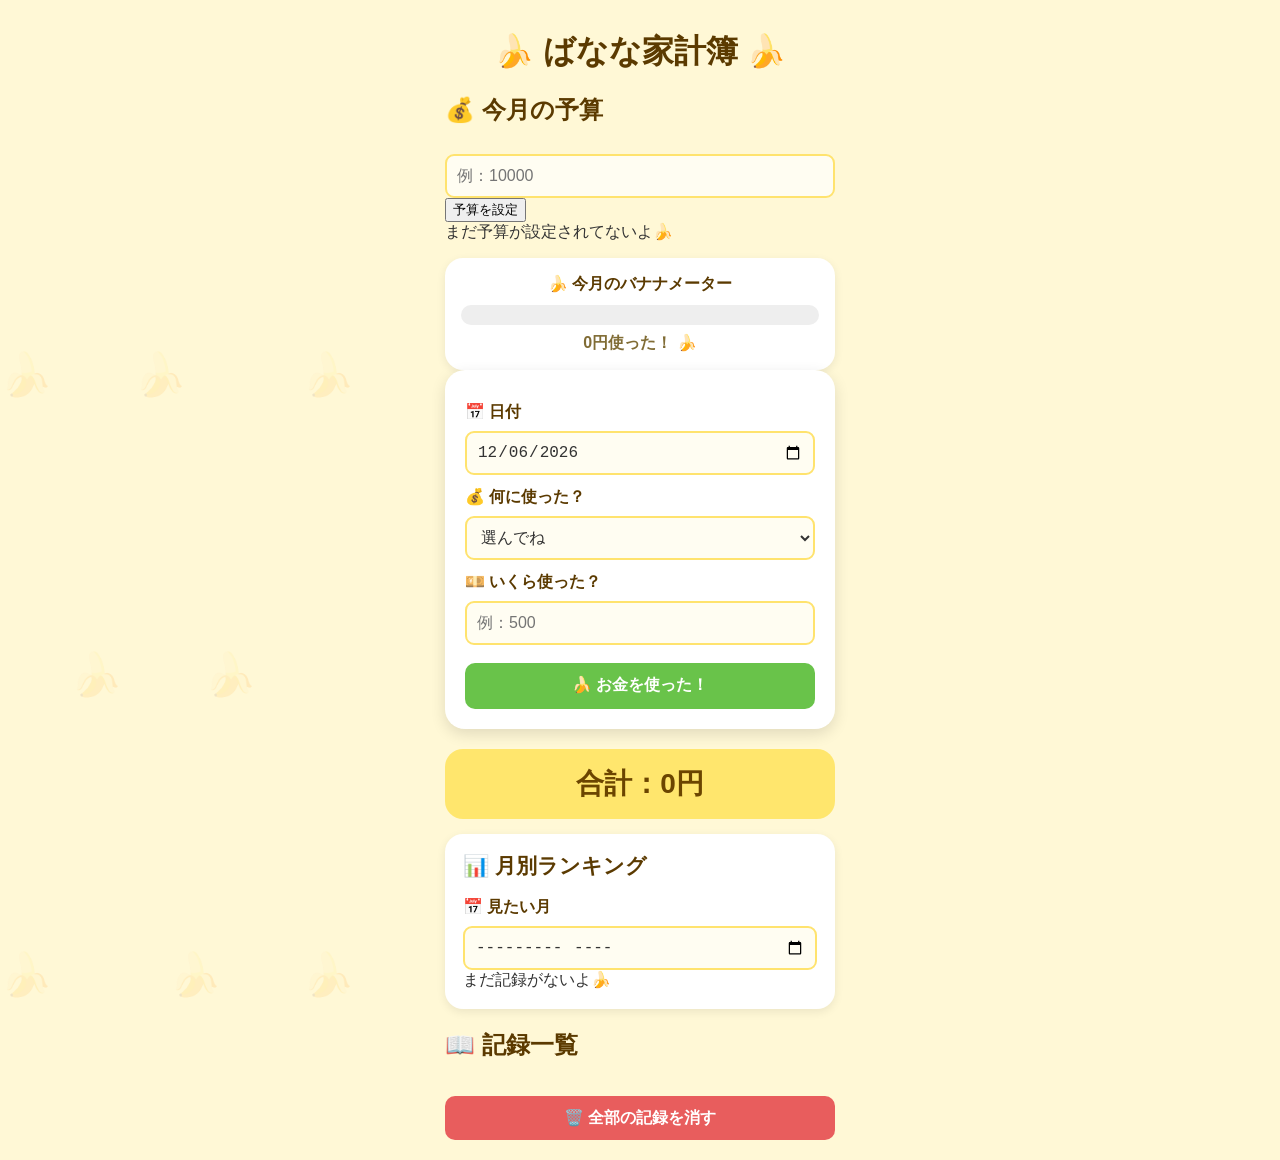
==== commit 4ee29e75: "Update index.html" ====
--- a/index.html
+++ b/index.html
@@ -1,97 +1,288 @@
 <!DOCTYPE html>
 <html lang="ja">
+
 <head>
+
 <meta charset="UTF-8">
-<meta name="viewport" content="width=device-width, initial-scale=1.0">
-
-<title>ばなな家計簿 🍌</title>
+
+<meta name="viewport"
+      content="width=device-width, initial-scale=1.0">
+
+<title>🍌 ばなな家計簿 🍌</title>
 
 <link rel="stylesheet" href="style.css">
+
 </head>
 
+
 <body>
 
+
 <!-- 🍌 背景 -->
-<div class="banana-bg">🍌</div>
+
+<div class="banana-bg">
+
+🍌       🍌          🍌
+
+      🍌       🍌
+
+🍌          🍌       🍌
+
+    🍌     🍌
+
+🍌       🍌          🍌
+
+       🍌      🍌
+
+🍌          🍌
+
+</div>
+
+
 
 <div class="container">
 
-    <h1>🍌 ばなな家計簿 🍌</h1>
-
-    <!-- 入力カード -->
-    <div class="card">
-
-        <label>📅 日付</label>
-        <input type="date" id="date">
-
-        <label>💰 何に使った？</label>
-        <select id="item">
-            <option value="">選んでね</option>
-            <option value="🍙 ごはん">🍙 ごはん</option>
-            <option value="🍬 お菓子">🍬 お菓子</option>
-            <option value="🥤 飲み物">🥤 飲み物</option>
-            <option value="🎮 ゲーム">🎮 ゲーム</option>
-            <option value="🛍️ 買い物">🛍️ 買い物</option>
-            <option value="🚃 交通費">🚃 交通費</option>
-            <option value="🎬 遊び">🎬 遊び</option>
-            <option value="📱 サブスク">📱 サブスク</option>
-            <option value="🍌 その他">🍌 その他</option>
-        </select>
-
-        <label>💴 いくら使った？</label>
-        <input
-            type="number"
-            id="price"
-            placeholder="例：500"
-            min="1"
-        >
-
-        <button id="addButton">
-            🍌 お金を使った！
-        </button>
-
-    </div>
-
-    <!-- 合計 -->
-    <div id="total">
-        合計：0円
-    </div>
-
-    <!-- 🍌 バナナゲージ -->
-    <div class="banana-meter">
-        <div class="meter-title">🍌 今月のバナナメーター</div>
-
-        <div class="meter-bar">
-            <div id="meterFill"></div>
-        </div>
-
-        <div id="meterText">
-            0円使った！
-        </div>
-    </div>
-
-    <!-- カテゴリー -->
-    <div class="summary-card">
-
-        <h2>📊 使ったものランキング</h2>
-
-        <div id="categoryList">
-            まだ記録がないよ🍌
-        </div>
-
-    </div>
-
-    <!-- 記録一覧 -->
-    <h2>📖 記録一覧</h2>
-
-    <ul id="recordList"></ul>
-
-</div>
-
-<!-- 🎰 演出 -->
-<div id="effect"></div>
+
+<h1>
+🍌 ばなな家計簿 🍌
+</h1>
+
+
+
+<!-- =========================
+     💰 予算
+========================= -->
+
+<div class="budget-card">
+
+<h2>💰 今月の予算</h2>
+
+<div class="budget-input">
+
+<input
+    type="number"
+    id="budget"
+    placeholder="例：10000"
+    min="1"
+>
+
+<button id="budgetButton">
+予算を設定
+</button>
+
+</div>
+
+<div id="budgetMessage">
+まだ予算が設定されてないよ🍌
+</div>
+
+</div>
+
+
+
+<!-- =========================
+     🍌 メーター
+========================= -->
+
+<div class="banana-meter">
+
+<div class="meter-title">
+🍌 今月のバナナメーター
+</div>
+
+
+<div class="meter-bar">
+
+<div id="meterFill"></div>
+
+</div>
+
+
+<div id="meterText">
+0円 / 0円
+</div>
+
+</div>
+
+
+
+<!-- =========================
+     💸 記録
+========================= -->
+
+<div class="card">
+
+
+<label>
+📅 日付
+</label>
+
+<input
+    type="date"
+    id="date"
+>
+
+
+
+<label>
+💰 何に使った？
+</label>
+
+<select id="item">
+
+<option value="">
+選んでね
+</option>
+
+<option value="🍙 ごはん">
+🍙 ごはん
+</option>
+
+<option value="🍬 お菓子">
+🍬 お菓子
+</option>
+
+<option value="🥤 飲み物">
+🥤 飲み物
+</option>
+
+<option value="🎮 ゲーム">
+🎮 ゲーム
+</option>
+
+<option value="🛍️ 買い物">
+🛍️ 買い物
+</option>
+
+<option value="🚃 交通費">
+🚃 交通費
+</option>
+
+<option value="🎬 遊び">
+🎬 遊び
+</option>
+
+<option value="📱 サブスク">
+📱 サブスク
+</option>
+
+<option value="🍌 その他">
+🍌 その他
+</option>
+
+</select>
+
+
+
+<label>
+💴 いくら使った？
+</label>
+
+<input
+    type="number"
+    id="price"
+    placeholder="例：500"
+    min="1"
+>
+
+
+
+<button id="addButton">
+🍌 お金を使った！
+</button>
+
+
+</div>
+
+
+
+<!-- =========================
+     💰 合計
+========================= -->
+
+<div id="total">
+
+合計：0円
+
+</div>
+
+
+
+<!-- =========================
+     📊 月別ランキング
+========================= -->
+
+<div class="summary-card">
+
+<h2>
+📊 月別ランキング
+</h2>
+
+
+<label>
+📅 見たい月
+</label>
+
+
+<input
+    type="month"
+    id="rankingMonth"
+>
+
+
+<div id="categoryList">
+
+まだ記録がないよ🍌
+
+</div>
+
+</div>
+
+
+
+<!-- =========================
+     📖 記録
+========================= -->
+
+<h2>
+📖 記録一覧
+</h2>
+
+
+<ul id="recordList"></ul>
+
+
+
+<button id="deleteAllButton">
+
+🗑️ 全部の記録を消す
+
+</button>
+
+
+</div>
+
+
+
+<!-- =========================
+     🎰 演出
+========================= -->
+
+<div id="effect">
+
+<div id="effectText">
+
+🍌 RECORD SUCCESS!! 🍌
+
+</div>
+
+</div>
+
+
 
 <script src="script.js"></script>
 
+
 </body>
+
 </html>
--- a/style.css
+++ b/style.css
@@ -1,690 +1,725 @@
-*{
-    box-sizing:border-box;
-}
-
-
-body{
-    margin:0;
-    font-family:sans-serif;
-    background:#fff8d6;
-    color:#333;
-    overflow-x:hidden;
-}
-
-
-/* =========================
+/* ========================================
+   🍌 ばなな家計簿 CSS
+   ======================================== */
+
+* {
+    box-sizing: border-box;
+}
+
+body {
+    margin: 0;
+    padding: 0;
+
+    font-family: -apple-system, BlinkMacSystemFont, "Segoe UI",
+        "Hiragino Kaku Gothic ProN", "Hiragino Sans",
+        "Yu Gothic", sans-serif;
+
+    background: #fff8d6;
+    color: #333;
+
+    overflow-x: hidden;
+}
+
+
+/* ========================================
    🍌 背景
-   ========================= */
-
-.banana-bg{
-    position:fixed;
-    inset:0;
-
-    z-index:-1;
-
-    font-size:38px;
-    line-height:150px;
-
-    opacity:0.12;
-
-    white-space:pre;
-
-    pointer-events:none;
-
-    user-select:none;
-}
-
-
-/* =========================
+   ======================================== */
+
+.banana-bg {
+    position: fixed;
+
+    top: 0;
+    left: 0;
+
+    width: 100%;
+    height: 100%;
+
+    z-index: -1;
+
+    font-size: 42px;
+    line-height: 150px;
+
+    opacity: 0.13;
+
+    pointer-events: none;
+    user-select: none;
+
+    white-space: pre-wrap;
+}
+
+
+/* ========================================
    全体
-   ========================= */
-
-.container{
-    width:100%;
-    max-width:430px;
-
-    margin:0 auto;
-
-    padding:20px;
-}
-
-
-/* =========================
-   タイトル
-   ========================= */
-
-h1{
-    text-align:center;
-
-    color:#5b3a00;
-
-    font-size:32px;
-
-    margin:10px 0 5px;
-}
-
-
-.subtitle{
-    text-align:center;
-
-    color:#806c35;
-
-    margin-bottom:20px;
-}
-
-
-/* =========================
-   入力カード
-   ========================= */
-
-.card{
-    background:white;
-
-    padding:20px;
-
-    border-radius:20px;
+   ======================================== */
+
+.container {
+    width: 100%;
+    max-width: 430px;
+
+    margin: 0 auto;
+
+    padding: 20px;
+}
+
+
+/* ========================================
+   🍌 タイトル
+   ======================================== */
+
+h1 {
+    margin: 10px 0 20px;
+
+    text-align: center;
+
+    font-size: 32px;
+
+    color: #5b3a00;
+}
+
+
+/* ========================================
+   カード
+   ======================================== */
+
+.card {
+    width: 100%;
+
+    background: #ffffff;
+
+    padding: 20px;
+
+    border-radius: 20px;
 
     box-shadow:
-        0 5px 15px rgba(0,0,0,0.12);
-}
-
-
-/* =========================
+        0 5px 15px rgba(0, 0, 0, 0.12);
+}
+
+
+/* ========================================
    ラベル
-   ========================= */
-
-label{
-    display:block;
-
-    margin-top:12px;
-
-    font-weight:bold;
-
-    color:#5b3a00;
-}
-
-
-/* =========================
-   入力
-   ========================= */
+   ======================================== */
+
+label {
+    display: block;
+
+    margin-top: 12px;
+
+    font-weight: bold;
+
+    color: #5b3a00;
+}
+
+
+/* ========================================
+   入力欄
+   ======================================== */
 
 input,
-select,
-button{
-    width:100%;
-
-    height:44px;
-
-    padding:10px;
-
-    margin-top:8px;
-
-    font-size:16px;
-
-    border-radius:9px;
-
-    box-sizing:border-box;
-}
-
-
-/* 入力欄 */
-
-input,
-select{
-
-    border:2px solid #ffe36e;
-
-    background:#fffdf2;
-
-    color:#333;
-
+select {
+    width: 100%;
+
+    height: 44px;
+
+    margin-top: 8px;
+
+    padding: 10px;
+
+    border: 2px solid #ffe36e;
+
+    border-radius: 9px;
+
+    background: #fffdf2;
+
+    color: #333;
+
+    font-size: 16px;
+
+    outline: none;
+}
+
+
+input:focus,
+select:focus {
+    border-color: #f5c400;
+
+    box-shadow:
+        0 0 0 3px rgba(255, 227, 110, 0.35);
 }
 
 
 /* 日付 */
 
-input[type="date"]{
-
-    width:100%;
-
-    min-width:0;
-
-    max-width:100%;
-
-    height:44px;
-
-    display:block;
-
-}
-
-
-/* =========================
-   追加ボタン
-   ========================= */
-
-button{
-
-    border:none;
-
-    cursor:pointer;
-
-    font-weight:bold;
-
-    color:white;
-
-    background:#69c34a;
+input[type="date"] {
+    width: 100%;
+
+    min-width: 0;
+    max-width: 100%;
+
+    height: 44px;
+}
+
+
+/* ========================================
+   🍌 記録ボタン
+   ======================================== */
+
+#addButton {
+    width: 100%;
+
+    height: 46px;
+
+    margin-top: 18px;
+
+    padding: 10px;
+
+    border: none;
+
+    border-radius: 10px;
+
+    background: #69c34a;
+
+    color: white;
+
+    font-size: 16px;
+
+    font-weight: bold;
+
+    cursor: pointer;
 
     transition:
-        transform 0.1s,
-        background 0.2s;
-}
-
-
-button:hover{
-
-    background:#55ad38;
-
-}
-
-
-button:active{
-
-    transform:scale(0.96);
-
-}
-
-
-/* =========================
-   合計
-   ========================= */
-
-#total{
-
-    margin-top:20px;
-
-    padding:16px;
-
-    border-radius:18px;
-
-    text-align:center;
-
-    font-size:28px;
-
-    font-weight:bold;
-
-    color:#6b4500;
-
-    background:#ffe66d;
-
-}
-
-
-/* 合計のポンッ */
-
-.total-pop{
-
-    animation:totalPop 0.5s ease;
-
-}
-
-
-@keyframes totalPop{
-
-    0%{
-        transform:scale(1);
-    }
-
-    50%{
-        transform:scale(1.12);
-    }
-
-    100%{
-        transform:scale(1);
-    }
-
-}
-
-
-/* =========================
-   コンボ
-   ========================= */
-
-#combo{
-
-    margin-top:12px;
-
-    text-align:center;
-
-    font-size:20px;
-
-    font-weight:bold;
-
-    color:#ff6b00;
-
-}
-
-
-/* =========================
-   記録数
-   ========================= */
-
-#count{
-
-    margin-top:8px;
-
-    text-align:center;
-
-    color:#806c35;
-
-}
-
-
-/* =========================
-   見出し
-   ========================= */
-
-.list-header{
-
-    display:flex;
-
-    align-items:center;
-
-    justify-content:space-between;
-
-    margin-top:25px;
-}
-
-
-h2{
-
-    color:#5b3a00;
-
-    margin:0;
-
-}
-
-
-/* =========================
-   全部削除
-   ========================= */
-
-.delete-all{
-
-    width:auto;
-
-    height:auto;
-
-    padding:8px 12px;
-
-    margin:0;
-
-    font-size:13px;
-
-    background:#e85d5d;
-
-}
-
-
-.delete-all:hover{
-
-    background:#d64545;
-
-}
-
-
-/* =========================
-   記録一覧
-   ========================= */
-
-ul{
-
-    list-style:none;
-
-    padding:0;
-
-    margin:10px 0 0;
-
-}
-
-
-li{
-
-    position:relative;
-
-    background:white;
-
-    margin-top:10px;
-
-    padding:15px;
-
-    padding-right:65px;
-
-    border-radius:15px;
+        transform 0.1s ease,
+        background 0.2s ease;
+}
+
+
+#addButton:hover {
+    background: #55ad38;
+}
+
+
+#addButton:active {
+    transform: scale(0.96);
+}
+
+
+/* ========================================
+   💰 合計
+   ======================================== */
+
+#total {
+    width: 100%;
+
+    margin-top: 20px;
+
+    padding: 16px;
+
+    border-radius: 18px;
+
+    text-align: center;
+
+    font-size: 28px;
+
+    font-weight: bold;
+
+    color: #6b4500;
+
+    background: #ffe66d;
+}
+
+
+/* 合計ポンッ */
+
+.total-pop {
+    animation: totalPop 0.5s ease;
+}
+
+
+@keyframes totalPop {
+
+    0% {
+        transform: scale(1);
+    }
+
+    50% {
+        transform: scale(1.12);
+    }
+
+    100% {
+        transform: scale(1);
+    }
+
+}
+
+
+/* ========================================
+   🍌 バナナメーター
+   ======================================== */
+
+.banana-meter {
+    width: 100%;
+
+    margin-top: 15px;
+
+    padding: 16px;
+
+    background: white;
+
+    border-radius: 18px;
 
     box-shadow:
-        0 3px 8px rgba(0,0,0,0.1);
-
-    animation:recordAppear 0.35s ease;
-
-}
-
-
-@keyframes recordAppear{
-
-    from{
-
-        opacity:0;
-
-        transform:
-            translateY(15px)
-            scale(0.95);
-
-    }
-
-    to{
-
-        opacity:1;
-
-        transform:
-            translateY(0)
-            scale(1);
-
-    }
-
-}
-
-
-.record-date{
-
-    color:#777;
-
-    font-size:14px;
-
-}
-
-
-.record-item{
-
-    font-size:18px;
-
-    font-weight:bold;
-
-    margin-top:5px;
-
-}
-
-
-.record-price{
-
-    color:#e35d00;
-
-    font-size:20px;
-
-    font-weight:bold;
-
-    margin-top:5px;
-
-}
-
-
-/* =========================
-   1件削除
-   ========================= */
-
-.delete-button{
-
-    position:absolute;
-
-    right:10px;
-
-    top:50%;
-
-    transform:translateY(-50%);
-
-    width:42px;
-
-    height:42px;
-
-    margin:0;
-
-    padding:0;
-
-    border-radius:50%;
-
-    background:#ff7777;
-
-    font-size:18px;
-
-}
-
-
-.delete-button:hover{
-
-    background:#e44e4e;
-
-}
-
-
-/* =========================
-   空っぽ
-   ========================= */
-
-.empty{
-
-    text-align:center;
-
-    padding:30px 10px;
-
-    color:#907c45;
-
-    line-height:1.8;
-
-}
-
-
-/* =========================
-   🍌 落下バナナ
-   ========================= */
-
-.falling-banana{
-
-    position:fixed;
-
-    top:-80px;
-
-    z-index:9999;
-
-    pointer-events:none;
-
-    font-size:40px;
-
-    animation:
-        bananaFall
-        linear
-        forwards;
-
-}
-
-
-@keyframes bananaFall{
-
-    0%{
-
+        0 3px 10px rgba(0, 0, 0, 0.08);
+
+    text-align: center;
+}
+
+
+.meter-title {
+    margin-bottom: 10px;
+
+    font-weight: bold;
+
+    color: #5b3a00;
+}
+
+
+.meter-bar {
+    width: 100%;
+
+    height: 20px;
+
+    background: #eeeeee;
+
+    border-radius: 20px;
+
+    overflow: hidden;
+}
+
+
+#meterFill {
+    width: 0%;
+
+    height: 100%;
+
+    border-radius: 20px;
+
+    background: linear-gradient(
+        90deg,
+        #69c34a,
+        #ffe36e,
+        #ff9f43
+    );
+
+    transition: width 0.5s ease;
+}
+
+
+#meterText {
+    margin-top: 8px;
+
+    color: #806c35;
+
+    font-weight: bold;
+}
+
+
+/* ========================================
+   📊 ランキング
+   ======================================== */
+
+.summary-card {
+    width: 100%;
+
+    margin-top: 15px;
+
+    padding: 18px;
+
+    background: white;
+
+    border-radius: 18px;
+
+    box-shadow:
+        0 3px 10px rgba(0, 0, 0, 0.08);
+}
+
+
+.summary-card h2 {
+    margin-top: 0;
+
+    color: #5b3a00;
+
+    font-size: 21px;
+}
+
+
+.category-row {
+    display: flex;
+
+    justify-content: space-between;
+
+    align-items: center;
+
+    padding: 10px 0;
+
+    border-bottom: 1px solid #eeeeee;
+}
+
+
+.category-row:last-child {
+    border-bottom: none;
+}
+
+
+.category-name {
+    font-weight: bold;
+}
+
+
+.category-money {
+    color: #6b4500;
+
+    font-weight: bold;
+}
+
+
+/* ========================================
+   📖 記録一覧
+   ======================================== */
+
+h2 {
+    color: #5b3a00;
+}
+
+
+#recordList {
+    list-style: none;
+
+    padding: 0;
+
+    margin: 0;
+}
+
+
+#recordList li {
+    position: relative;
+
+    width: 100%;
+
+    margin-top: 10px;
+
+    padding: 15px;
+
+    padding-right: 65px;
+
+    background: white;
+
+    border-radius: 15px;
+
+    box-shadow:
+        0 3px 8px rgba(0, 0, 0, 0.1);
+
+    animation: recordAppear 0.3s ease;
+}
+
+
+@keyframes recordAppear {
+
+    from {
+        opacity: 0;
+
+        transform: translateY(-10px);
+    }
+
+    to {
+        opacity: 1;
+
+        transform: translateY(0);
+    }
+
+}
+
+
+/* 日付 */
+
+.record-date {
+    font-size: 14px;
+
+    color: #777;
+}
+
+
+/* 何に使ったか */
+
+.record-item {
+    margin-top: 5px;
+
+    font-weight: bold;
+}
+
+
+/* 金額 */
+
+.record-price {
+    margin-top: 5px;
+
+    font-size: 20px;
+
+    font-weight: bold;
+
+    color: #6b4500;
+}
+
+
+/* ========================================
+   🗑️ 削除ボタン
+   ======================================== */
+
+.delete-button {
+    position: absolute;
+
+    right: 10px;
+    top: 50%;
+
+    width: 42px;
+    height: 42px;
+
+    margin: 0;
+
+    padding: 0;
+
+    transform: translateY(-50%);
+
+    border: none;
+
+    border-radius: 50%;
+
+    background: #ffdddd;
+
+    color: #c44;
+
+    font-size: 18px;
+
+    cursor: pointer;
+}
+
+
+.delete-button:hover {
+    background: #ffcaca;
+}
+
+
+/* ========================================
+   🧹 全削除ボタン
+   ======================================== */
+
+#deleteAllButton {
+    width: 100%;
+
+    height: 44px;
+
+    margin-top: 15px;
+
+    border: none;
+
+    border-radius: 10px;
+
+    background: #e85d5d;
+
+    color: white;
+
+    font-size: 16px;
+
+    font-weight: bold;
+
+    cursor: pointer;
+}
+
+
+#deleteAllButton:hover {
+    background: #d94b4b;
+}
+
+
+/* ========================================
+   空っぽのとき
+   ======================================== */
+
+.empty {
+    width: 100%;
+
+    margin-top: 10px;
+
+    padding: 20px;
+
+    background: white;
+
+    border-radius: 15px;
+
+    text-align: center;
+
+    color: #806c35;
+}
+
+
+/* ========================================
+   🍌 降ってくるバナナ
+   ======================================== */
+
+.falling-banana {
+    position: fixed;
+
+    top: -70px;
+
+    z-index: 9999;
+
+    pointer-events: none;
+
+    font-size: 38px;
+
+    animation-name: bananaFall;
+
+    animation-timing-function: linear;
+
+    animation-fill-mode: forwards;
+}
+
+
+@keyframes bananaFall {
+
+    0% {
         transform:
             translateY(0)
             rotate(0deg);
 
-        opacity:1;
-
-    }
-
-    100%{
-
+        opacity: 1;
+    }
+
+    50% {
         transform:
-            translateY(115vh)
-            rotate(720deg);
-
-        opacity:0;
-
-    }
-
-}
-
-
-/* =========================
-   🌈 記録成功演出
-   ========================= */
-
-.celebration{
-
-    position:fixed;
-
-    inset:0;
-
-    display:flex;
-
-    align-items:center;
-
-    justify-content:center;
-
-    pointer-events:none;
-
-    opacity:0;
-
-    z-index:10000;
-
-}
-
-
-.celebration.show{
-
-    animation:
-        celebrationShow
-        0.9s ease
-        forwards;
-
-}
-
-
-.celebration-text{
-
-    font-size:46px;
-
-    font-weight:900;
-
-    text-align:center;
-
-    background:
-        linear-gradient(
-            90deg,
-            #ff0000,
-            #ff8c00,
-            #ffe600,
-            #20c850,
-            #00aaff,
-            #8b5cff,
-            #ff00aa,
-            #ff0000
-        );
-
-    background-size:400%;
-
-    -webkit-background-clip:text;
-
-    background-clip:text;
-
-    color:transparent;
-
-    animation:
-        rainbow
-        0.6s
-        linear
-        infinite;
-
-    text-shadow:
-        0 0 20px rgba(255,255,255,0.8);
-
-}
-
-
-@keyframes rainbow{
-
-    0%{
-        background-position:0%;
-    }
-
-    100%{
-        background-position:400%;
-    }
-
-}
-
-
-@keyframes celebrationShow{
-
-    0%{
-
-        opacity:0;
-
-        transform:scale(0.5);
-
-    }
-
-    20%{
-
-        opacity:1;
-
-        transform:scale(1.25);
-
-    }
-
-    50%{
-
-        opacity:1;
-
-        transform:scale(1);
-
-    }
-
-    100%{
-
-        opacity:0;
-
-        transform:scale(1.1);
-
-    }
-
-}
-
-
-/* =========================
-   スマホ調整
-   ========================= */
-
-@media(max-width:430px){
-
-    .container{
-
-        padding:15px;
-
-    }
-
-    h1{
-
-        font-size:28px;
-
-    }
-
-    #total{
-
-        font-size:25px;
-
-    }
-
-    .celebration-text{
-
-        font-size:38px;
-
-    }
-
-}
+            translateY(50vh)
+            rotate(180deg);
+    }
+
+    100% {
+        transform:
+            translateY(110vh)
+            rotate(360deg);
+
+        opacity: 0;
+    }
+
+}
+
+
+/* ========================================
+   🎰 記録成功演出
+   ======================================== */
+
+#effect {
+    position: fixed;
+
+    inset: 0;
+
+    z-index: 10000;
+
+    display: flex;
+
+    align-items: center;
+
+    justify-content: center;
+
+    pointer-events: none;
+
+    opacity: 0;
+}
+
+
+#effect.show {
+    animation: effectShow 1.4s ease forwards;
+}
+
+
+#effectText {
+    padding: 20px 30px;
+
+    border-radius: 25px;
+
+    background: rgba(255, 255, 255, 0.96);
+
+    box-shadow:
+        0 10px 40px rgba(0, 0, 0, 0.25);
+
+    text-align: center;
+
+    font-size: 25px;
+
+    font-weight: bold;
+
+    animation: rainbowText 0.4s linear infinite;
+}
+
+
+@keyframes effectShow {
+
+    0% {
+        opacity: 0;
+
+        transform: scale(0.4);
+    }
+
+    20% {
+        opacity: 1;
+
+        transform: scale(1.15);
+    }
+
+    40% {
+        transform: scale(1);
+    }
+
+    80% {
+        opacity: 1;
+    }
+
+    100% {
+        opacity: 0;
+
+        transform: scale(0.8);
+    }
+
+}
+
+
+@keyframes rainbowText {
+
+    0% {
+        filter: hue-rotate(0deg);
+    }
+
+    100% {
+        filter: hue-rotate(360deg);
+    }
+
+}
+
+
+/* ========================================
+   📱 スマホ
+   ======================================== */
+
+@media (max-width: 480px) {
+
+    .container {
+        padding: 15px;
+    }
+
+
+    h1 {
+        font-size: 28px;
+    }
+
+
+    #total {
+        font-size: 25px;
+    }
+
+}
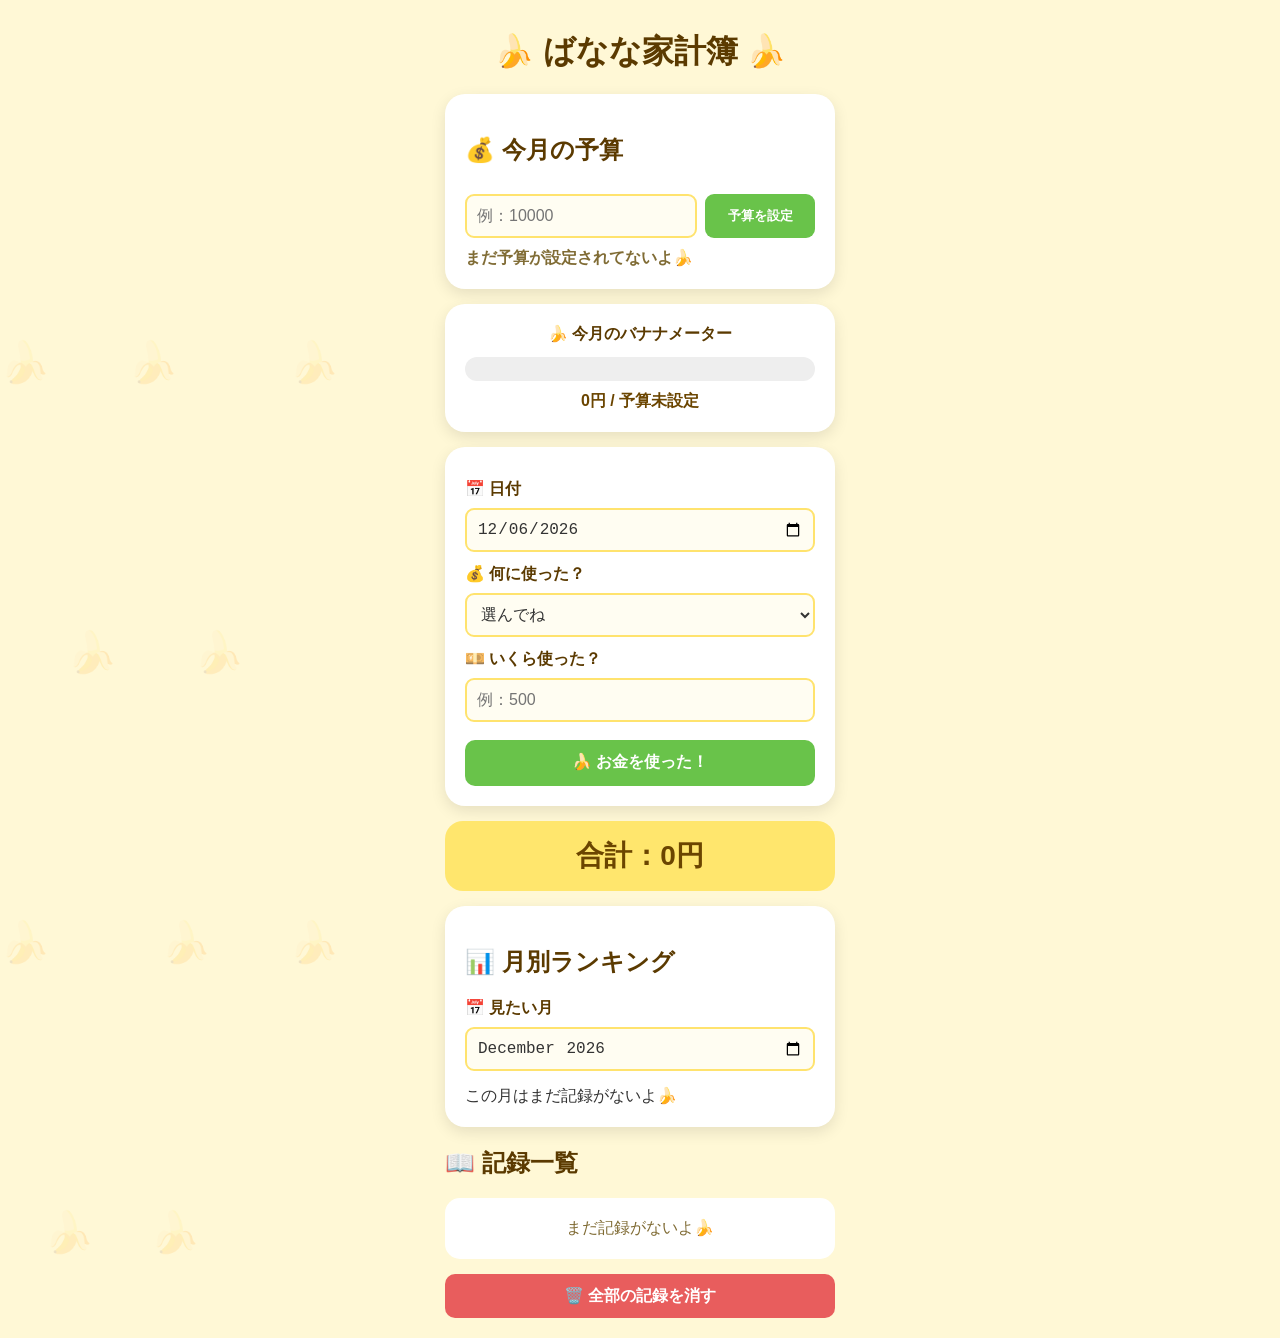
==== commit 0426cdea: "Update index.html" ====
--- a/index.html
+++ b/index.html
@@ -8,7 +8,9 @@
 <meta name="viewport"
       content="width=device-width, initial-scale=1.0">
 
-<title>🍌 ばなな家計簿 🍌</title>
+<title>ばなな家計簿|無料で使える家計簿 🍌</title>
+
+<meta name="description" content="ばなな家計簿🍌 予算設定や月別ランキング、楽しい演出でお金を記録できる無料の家計簿です。">
 
 <link rel="stylesheet" href="style.css">
 
--- a/style.css
+++ b/style.css
@@ -1,20 +1,28 @@
 /* ========================================
-   🍌 ばなな家計簿 CSS
-   ======================================== */
+   🍌 ばなな家計簿
+======================================== */
+
 
 * {
     box-sizing: border-box;
 }
 
+
 body {
+
     margin: 0;
-    padding: 0;
-
-    font-family: -apple-system, BlinkMacSystemFont, "Segoe UI",
-        "Hiragino Kaku Gothic ProN", "Hiragino Sans",
-        "Yu Gothic", sans-serif;
+
+    font-family:
+        -apple-system,
+        BlinkMacSystemFont,
+        "Segoe UI",
+        "Hiragino Kaku Gothic ProN",
+        "Hiragino Sans",
+        "Yu Gothic",
+        sans-serif;
 
     background: #fff8d6;
+
     color: #333;
 
     overflow-x: hidden;
@@ -23,37 +31,46 @@
 
 /* ========================================
    🍌 背景
-   ======================================== */
+======================================== */
+
 
 .banana-bg {
+
     position: fixed;
 
-    top: 0;
-    left: 0;
+    inset: 0;
+
+    z-index: -1;
 
     width: 100%;
     height: 100%;
 
-    z-index: -1;
-
-    font-size: 42px;
-    line-height: 150px;
-
-    opacity: 0.13;
+    padding-top: 0;
+
+    font-size: 40px;
+
+    line-height: 145px;
+
+    opacity: 0.15;
+
+    white-space: pre-wrap;
 
     pointer-events: none;
+
     user-select: none;
 
-    white-space: pre-wrap;
 }
 
 
 /* ========================================
    全体
-   ======================================== */
+======================================== */
+
 
 .container {
+
     width: 100%;
+
     max-width: 430px;
 
     margin: 0 auto;
@@ -63,43 +80,63 @@
 
 
 /* ========================================
-   🍌 タイトル
-   ======================================== */
+   タイトル
+======================================== */
+
 
 h1 {
-    margin: 10px 0 20px;
 
     text-align: center;
 
+    color: #5b3a00;
+
     font-size: 32px;
 
+    margin:
+        10px 0 20px;
+}
+
+
+h2 {
+
     color: #5b3a00;
+
 }
 
 
 /* ========================================
    カード
-   ======================================== */
-
-.card {
+======================================== */
+
+
+.card,
+.budget-card,
+.banana-meter,
+.summary-card {
+
     width: 100%;
 
-    background: #ffffff;
+    background: white;
 
     padding: 20px;
 
     border-radius: 20px;
 
     box-shadow:
-        0 5px 15px rgba(0, 0, 0, 0.12);
+        0 5px 15px rgba(0,0,0,0.10);
+
+    margin-bottom: 15px;
+
 }
 
 
 /* ========================================
    ラベル
-   ======================================== */
+======================================== */
+
 
 label {
+
     display: block;
 
     margin-top: 12px;
@@ -107,15 +144,18 @@
     font-weight: bold;
 
     color: #5b3a00;
-}
-
-
-/* ========================================
-   入力欄
-   ======================================== */
+
+}
+
+
+/* ========================================
+   入力
+======================================== */
+
 
 input,
 select {
+
     width: 100%;
 
     height: 44px;
@@ -134,82 +174,145 @@
 
     font-size: 16px;
 
-    outline: none;
 }
 
 
 input:focus,
 select:focus {
+
+    outline: none;
+
     border-color: #f5c400;
 
-    box-shadow:
-        0 0 0 3px rgba(255, 227, 110, 0.35);
-}
-
-
-/* 日付 */
-
-input[type="date"] {
+}
+
+
+/* ========================================
+   予算入力
+======================================== */
+
+
+.budget-input {
+
+    display: flex;
+
+    gap: 8px;
+
+}
+
+
+.budget-input input {
+
+    flex: 1;
+
+    min-width: 0;
+
+    margin-top: 8px;
+
+}
+
+
+#budgetButton {
+
+    width: 110px;
+
+    height: 44px;
+
+    margin-top: 8px;
+
+    padding: 5px;
+
+    border: none;
+
+    border-radius: 9px;
+
+    background: #69c34a;
+
+    color: white;
+
+    font-weight: bold;
+
+    cursor: pointer;
+
+}
+
+
+#budgetButton:hover {
+
+    background: #55ad38;
+
+}
+
+
+#budgetMessage {
+
+    margin-top: 10px;
+
+    color: #806c35;
+
+    font-weight: bold;
+
+}
+
+
+/* ========================================
+   🍌 記録ボタン
+======================================== */
+
+
+#addButton {
+
     width: 100%;
 
-    min-width: 0;
-    max-width: 100%;
-
-    height: 44px;
-}
-
-
-/* ========================================
-   🍌 記録ボタン
-   ======================================== */
-
-#addButton {
+    height: 46px;
+
+    margin-top: 18px;
+
+    border: none;
+
+    border-radius: 10px;
+
+    background: #69c34a;
+
+    color: white;
+
+    font-size: 16px;
+
+    font-weight: bold;
+
+    cursor: pointer;
+
+    transition:
+        transform 0.1s,
+        background 0.2s;
+
+}
+
+
+#addButton:hover {
+
+    background: #55ad38;
+
+}
+
+
+#addButton:active {
+
+    transform: scale(0.96);
+
+}
+
+
+/* ========================================
+   💰 合計
+======================================== */
+
+
+#total {
+
     width: 100%;
 
-    height: 46px;
-
-    margin-top: 18px;
-
-    padding: 10px;
-
-    border: none;
-
-    border-radius: 10px;
-
-    background: #69c34a;
-
-    color: white;
-
-    font-size: 16px;
-
-    font-weight: bold;
-
-    cursor: pointer;
-
-    transition:
-        transform 0.1s ease,
-        background 0.2s ease;
-}
-
-
-#addButton:hover {
-    background: #55ad38;
-}
-
-
-#addButton:active {
-    transform: scale(0.96);
-}
-
-
-/* ========================================
-   💰 合計
-   ======================================== */
-
-#total {
-    width: 100%;
-
-    margin-top: 20px;
+    margin-bottom: 15px;
 
     padding: 16px;
 
@@ -224,13 +327,14 @@
     color: #6b4500;
 
     background: #ffe66d;
-}
-
-
-/* 合計ポンッ */
+
+}
+
 
 .total-pop {
+
     animation: totalPop 0.5s ease;
+
 }
 
 
@@ -252,319 +356,358 @@
 
 
 /* ========================================
-   🍌 バナナメーター
-   ======================================== */
-
-.banana-meter {
+   🍌 メーター
+======================================== */
+
+
+.meter-title {
+
+    text-align: center;
+
+    margin-bottom: 12px;
+
+    font-weight: bold;
+
+    color: #5b3a00;
+
+}
+
+
+.meter-bar {
+
     width: 100%;
 
+    height: 24px;
+
+    background: #eee;
+
+    border-radius: 20px;
+
+    overflow: hidden;
+
+}
+
+
+#meterFill {
+
+    width: 0%;
+
+    height: 100%;
+
+    border-radius: 20px;
+
+    background:
+        linear-gradient(
+            90deg,
+            #69c34a,
+            #ffe36e,
+            #ff9f43
+        );
+
+    transition:
+        width 0.5s ease,
+        background 0.3s ease;
+
+}
+
+
+#meterFill.danger {
+
+    background:
+        linear-gradient(
+            90deg,
+            #ff9f43,
+            #ff5c5c
+        );
+
+}
+
+
+#meterText {
+
+    margin-top: 10px;
+
+    text-align: center;
+
+    font-weight: bold;
+
+    color: #6b4500;
+
+}
+
+
+/* ========================================
+   🚨 予算オーバー
+======================================== */
+
+
+.over-budget {
+
+    background: #ffe0e0 !important;
+
+    color: #c62828 !important;
+
+}
+
+
+/* ========================================
+   📊 ランキング
+======================================== */
+
+
+#categoryList {
+
     margin-top: 15px;
 
-    padding: 16px;
+}
+
+
+.category-row {
+
+    display: flex;
+
+    justify-content: space-between;
+
+    align-items: center;
+
+    padding: 12px 0;
+
+    border-bottom:
+        1px solid #eee;
+
+}
+
+
+.category-row:last-child {
+
+    border-bottom: none;
+
+}
+
+
+.category-name {
+
+    font-weight: bold;
+
+}
+
+
+.category-money {
+
+    color: #6b4500;
+
+    font-weight: bold;
+
+}
+
+
+/* ========================================
+   📖 記録一覧
+======================================== */
+
+
+#recordList {
+
+    list-style: none;
+
+    padding: 0;
+
+    margin: 0;
+
+}
+
+
+#recordList li {
+
+    position: relative;
+
+    width: 100%;
+
+    margin-top: 10px;
+
+    padding: 15px;
+
+    padding-right: 65px;
 
     background: white;
 
-    border-radius: 18px;
+    border-radius: 15px;
 
     box-shadow:
-        0 3px 10px rgba(0, 0, 0, 0.08);
+        0 3px 8px rgba(0,0,0,0.10);
+
+    animation:
+        recordAppear 0.3s ease;
+
+}
+
+
+@keyframes recordAppear {
+
+    from {
+
+        opacity: 0;
+
+        transform:
+            translateY(-10px);
+
+    }
+
+    to {
+
+        opacity: 1;
+
+        transform:
+            translateY(0);
+
+    }
+
+}
+
+
+.record-date {
+
+    font-size: 14px;
+
+    color: #777;
+
+}
+
+
+.record-item {
+
+    margin-top: 5px;
+
+    font-weight: bold;
+
+}
+
+
+.record-price {
+
+    margin-top: 5px;
+
+    font-size: 20px;
+
+    font-weight: bold;
+
+    color: #6b4500;
+
+}
+
+
+/* ========================================
+   🗑️ 削除
+======================================== */
+
+
+.delete-button {
+
+    position: absolute;
+
+    right: 10px;
+
+    top: 50%;
+
+    transform:
+        translateY(-50%);
+
+    width: 42px !important;
+
+    height: 42px !important;
+
+    margin: 0 !important;
+
+    padding: 0 !important;
+
+    border: none;
+
+    border-radius: 50%;
+
+    background: #ffdddd;
+
+    color: #c44;
+
+    font-size: 18px;
+
+    cursor: pointer;
+
+}
+
+
+.delete-button:hover {
+
+    background: #ffcaca;
+
+}
+
+
+/* ========================================
+   全削除
+======================================== */
+
+
+#deleteAllButton {
+
+    width: 100%;
+
+    height: 44px;
+
+    margin-top: 15px;
+
+    border: none;
+
+    border-radius: 10px;
+
+    background: #e85d5d;
+
+    color: white;
+
+    font-size: 16px;
+
+    font-weight: bold;
+
+    cursor: pointer;
+
+}
+
+
+#deleteAllButton:hover {
+
+    background: #d94b4b;
+
+}
+
+
+/* ========================================
+   空っぽ
+======================================== */
+
+
+.empty {
+
+    margin-top: 10px;
+
+    padding: 20px;
+
+    background: white;
+
+    border-radius: 15px;
 
     text-align: center;
-}
-
-
-.meter-title {
-    margin-bottom: 10px;
-
-    font-weight: bold;
-
-    color: #5b3a00;
-}
-
-
-.meter-bar {
-    width: 100%;
-
-    height: 20px;
-
-    background: #eeeeee;
-
-    border-radius: 20px;
-
-    overflow: hidden;
-}
-
-
-#meterFill {
-    width: 0%;
-
-    height: 100%;
-
-    border-radius: 20px;
-
-    background: linear-gradient(
-        90deg,
-        #69c34a,
-        #ffe36e,
-        #ff9f43
-    );
-
-    transition: width 0.5s ease;
-}
-
-
-#meterText {
-    margin-top: 8px;
 
     color: #806c35;
 
-    font-weight: bold;
-}
-
-
-/* ========================================
-   📊 ランキング
-   ======================================== */
-
-.summary-card {
-    width: 100%;
-
-    margin-top: 15px;
-
-    padding: 18px;
-
-    background: white;
-
-    border-radius: 18px;
-
-    box-shadow:
-        0 3px 10px rgba(0, 0, 0, 0.08);
-}
-
-
-.summary-card h2 {
-    margin-top: 0;
-
-    color: #5b3a00;
-
-    font-size: 21px;
-}
-
-
-.category-row {
-    display: flex;
-
-    justify-content: space-between;
-
-    align-items: center;
-
-    padding: 10px 0;
-
-    border-bottom: 1px solid #eeeeee;
-}
-
-
-.category-row:last-child {
-    border-bottom: none;
-}
-
-
-.category-name {
-    font-weight: bold;
-}
-
-
-.category-money {
-    color: #6b4500;
-
-    font-weight: bold;
-}
-
-
-/* ========================================
-   📖 記録一覧
-   ======================================== */
-
-h2 {
-    color: #5b3a00;
-}
-
-
-#recordList {
-    list-style: none;
-
-    padding: 0;
-
-    margin: 0;
-}
-
-
-#recordList li {
-    position: relative;
-
-    width: 100%;
-
-    margin-top: 10px;
-
-    padding: 15px;
-
-    padding-right: 65px;
-
-    background: white;
-
-    border-radius: 15px;
-
-    box-shadow:
-        0 3px 8px rgba(0, 0, 0, 0.1);
-
-    animation: recordAppear 0.3s ease;
-}
-
-
-@keyframes recordAppear {
-
-    from {
-        opacity: 0;
-
-        transform: translateY(-10px);
-    }
-
-    to {
-        opacity: 1;
-
-        transform: translateY(0);
-    }
-
-}
-
-
-/* 日付 */
-
-.record-date {
-    font-size: 14px;
-
-    color: #777;
-}
-
-
-/* 何に使ったか */
-
-.record-item {
-    margin-top: 5px;
-
-    font-weight: bold;
-}
-
-
-/* 金額 */
-
-.record-price {
-    margin-top: 5px;
-
-    font-size: 20px;
-
-    font-weight: bold;
-
-    color: #6b4500;
-}
-
-
-/* ========================================
-   🗑️ 削除ボタン
-   ======================================== */
-
-.delete-button {
-    position: absolute;
-
-    right: 10px;
-    top: 50%;
-
-    width: 42px;
-    height: 42px;
-
-    margin: 0;
-
-    padding: 0;
-
-    transform: translateY(-50%);
-
-    border: none;
-
-    border-radius: 50%;
-
-    background: #ffdddd;
-
-    color: #c44;
-
-    font-size: 18px;
-
-    cursor: pointer;
-}
-
-
-.delete-button:hover {
-    background: #ffcaca;
-}
-
-
-/* ========================================
-   🧹 全削除ボタン
-   ======================================== */
-
-#deleteAllButton {
-    width: 100%;
-
-    height: 44px;
-
-    margin-top: 15px;
-
-    border: none;
-
-    border-radius: 10px;
-
-    background: #e85d5d;
-
-    color: white;
-
-    font-size: 16px;
-
-    font-weight: bold;
-
-    cursor: pointer;
-}
-
-
-#deleteAllButton:hover {
-    background: #d94b4b;
-}
-
-
-/* ========================================
-   空っぽのとき
-   ======================================== */
-
-.empty {
-    width: 100%;
-
-    margin-top: 10px;
-
-    padding: 20px;
-
-    background: white;
-
-    border-radius: 15px;
-
-    text-align: center;
-
-    color: #806c35;
 }
 
 
 /* ========================================
    🍌 降ってくるバナナ
-   ======================================== */
+======================================== */
+
 
 .falling-banana {
+
     position: fixed;
 
     top: -70px;
@@ -575,46 +718,58 @@
 
     font-size: 38px;
 
-    animation-name: bananaFall;
-
-    animation-timing-function: linear;
-
-    animation-fill-mode: forwards;
+    animation-name:
+        bananaFall;
+
+    animation-timing-function:
+        linear;
+
+    animation-fill-mode:
+        forwards;
+
 }
 
 
 @keyframes bananaFall {
 
     0% {
+
         transform:
             translateY(0)
             rotate(0deg);
 
         opacity: 1;
+
     }
 
     50% {
+
         transform:
             translateY(50vh)
             rotate(180deg);
+
     }
 
     100% {
+
         transform:
             translateY(110vh)
             rotate(360deg);
 
         opacity: 0;
-    }
-
-}
-
-
-/* ========================================
-   🎰 記録成功演出
-   ======================================== */
+
+    }
+
+}
+
+
+/* ========================================
+   🎰 パチンコ風演出
+======================================== */
+
 
 #effect {
+
     position: fixed;
 
     inset: 0;
@@ -630,23 +785,29 @@
     pointer-events: none;
 
     opacity: 0;
+
 }
 
 
 #effect.show {
-    animation: effectShow 1.4s ease forwards;
+
+    animation:
+        effectShow 1.5s ease forwards;
+
 }
 
 
 #effectText {
-    padding: 20px 30px;
+
+    padding: 22px 30px;
 
     border-radius: 25px;
 
-    background: rgba(255, 255, 255, 0.96);
+    background:
+        rgba(255,255,255,0.97);
 
     box-shadow:
-        0 10px 40px rgba(0, 0, 0, 0.25);
+        0 10px 40px rgba(0,0,0,0.25);
 
     text-align: center;
 
@@ -654,36 +815,55 @@
 
     font-weight: bold;
 
-    animation: rainbowText 0.4s linear infinite;
+    animation:
+        rainbowText 0.4s linear infinite;
+
 }
 
 
 @keyframes effectShow {
 
     0% {
+
         opacity: 0;
 
-        transform: scale(0.4);
+        transform:
+            scale(0.3)
+            rotate(-10deg);
+
     }
 
     20% {
+
         opacity: 1;
 
-        transform: scale(1.15);
+        transform:
+            scale(1.2)
+            rotate(5deg);
+
     }
 
     40% {
-        transform: scale(1);
+
+        transform:
+            scale(1)
+            rotate(0);
+
     }
 
     80% {
+
         opacity: 1;
+
     }
 
     100% {
+
         opacity: 0;
 
-        transform: scale(0.8);
+        transform:
+            scale(0.8);
+
     }
 
 }
@@ -692,11 +872,13 @@
 @keyframes rainbowText {
 
     0% {
-        filter: hue-rotate(0deg);
+        filter:
+            hue-rotate(0deg);
     }
 
     100% {
-        filter: hue-rotate(360deg);
+        filter:
+            hue-rotate(360deg);
     }
 
 }
@@ -704,22 +886,43 @@
 
 /* ========================================
    📱 スマホ
-   ======================================== */
+======================================== */
+
 
 @media (max-width: 480px) {
 
     .container {
+
         padding: 15px;
+
     }
 
 
     h1 {
+
         font-size: 28px;
+
     }
 
 
     #total {
+
         font-size: 25px;
-    }
-
-}
+
+    }
+
+
+    .budget-input {
+
+        flex-direction: column;
+
+    }
+
+
+    #budgetButton {
+
+        width: 100%;
+
+    }
+
+}
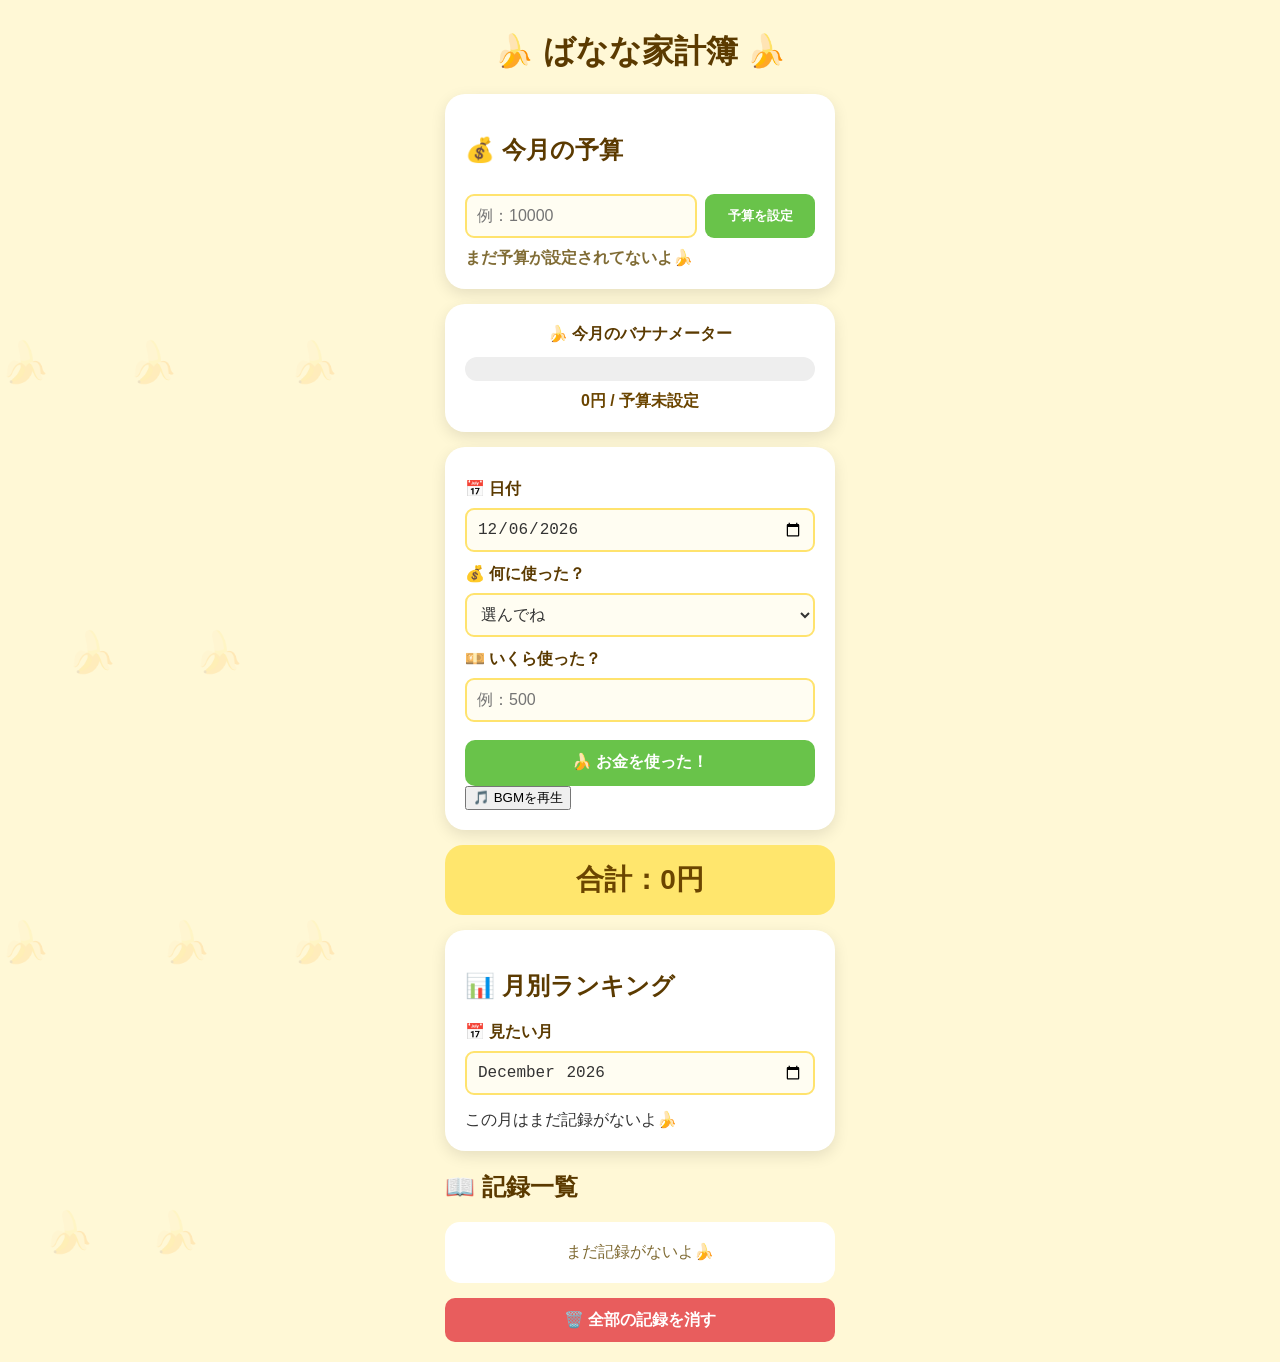
==== commit 37d8682b: "Update index.html" ====
--- a/index.html
+++ b/index.html
@@ -192,7 +192,12 @@
 <button id="addButton">
 🍌 お金を使った！
 </button>
-
+      
+<button id="bgmButton">
+    🎵 BGMを再生
+</button>
+
+<audio id="bgm" src="hiru.mp3" loop></audio>
 
 </div>
 
